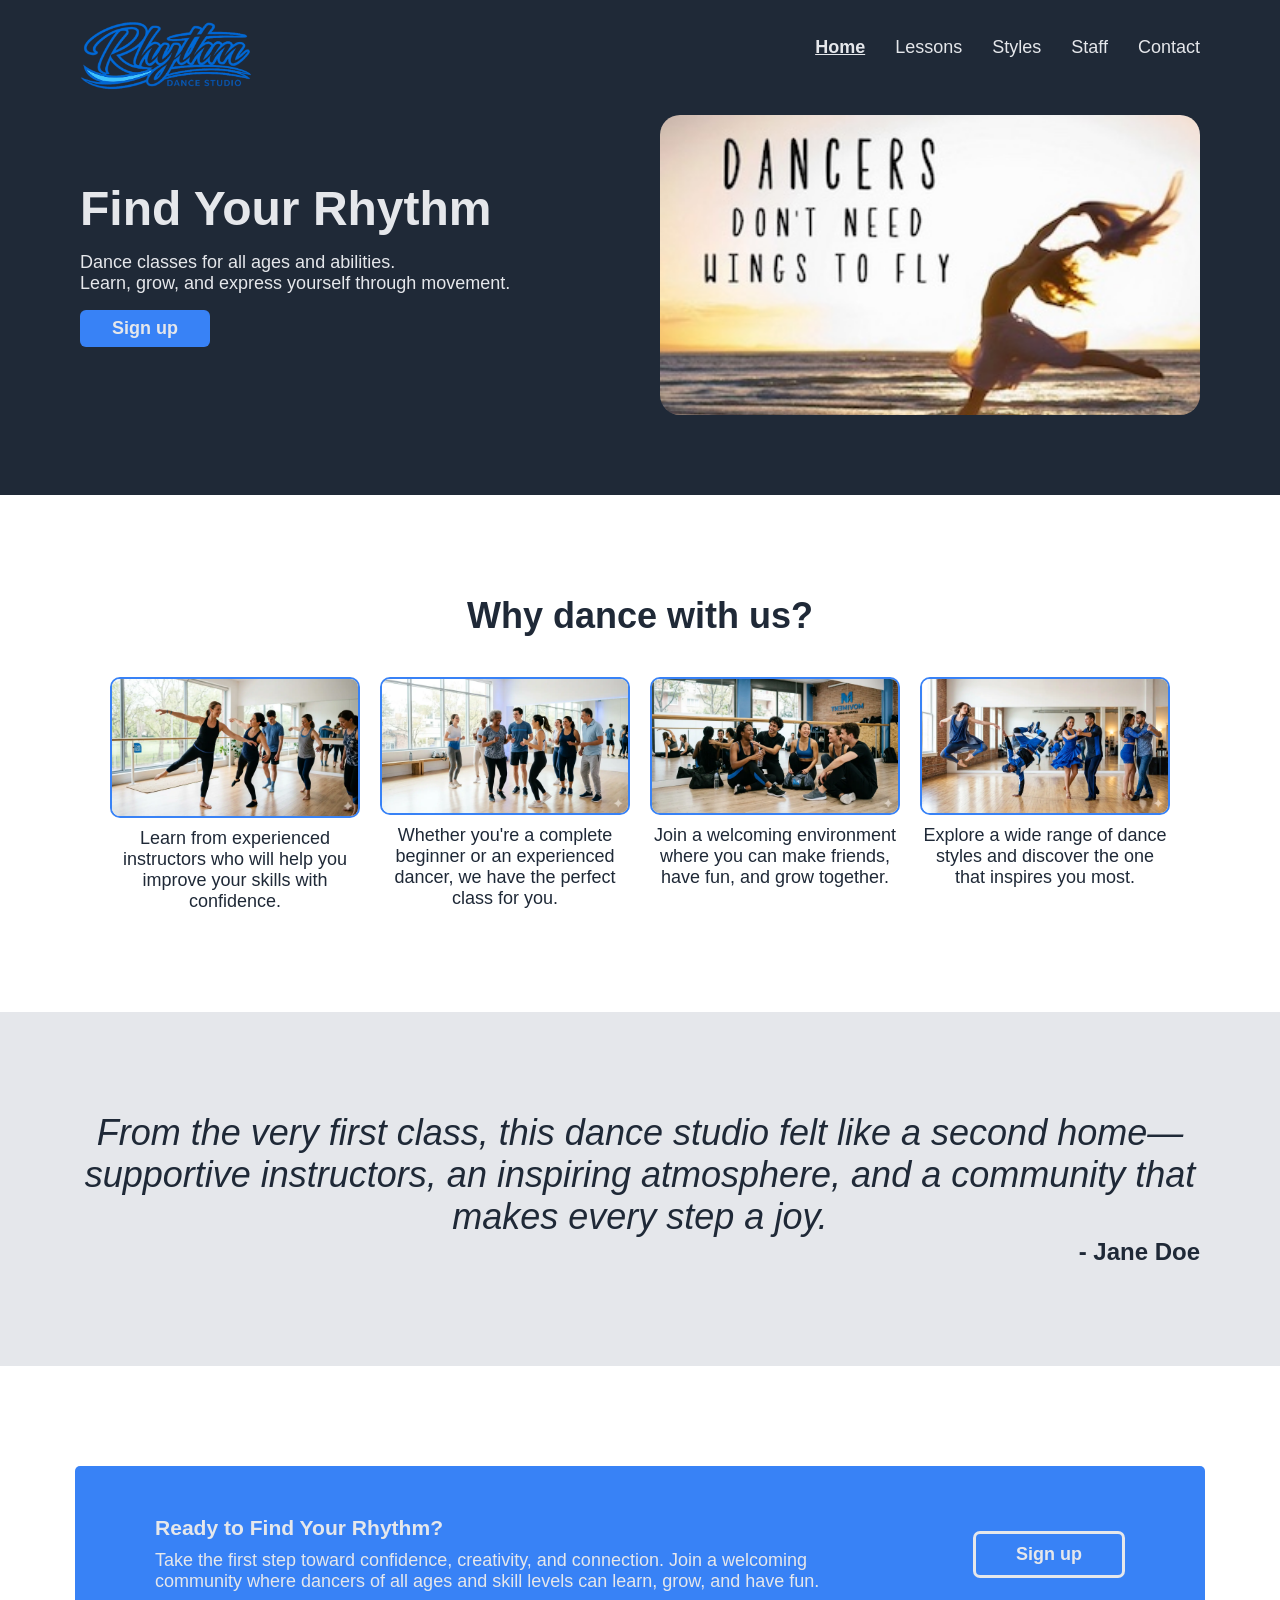
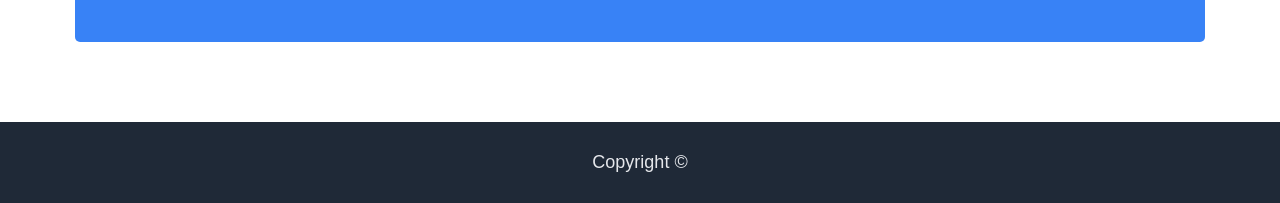
==== index.html @ 9b4e1372 "Improved Header and Small Changes for Responsive Layout I updated the header with the correct naviga" ====
<!doctype html>
<html lang="en">
  <head>
    <meta charset="UTF-8" />
    <meta name="viewport" content="width=device-width, initial-scale=1.0" />

    <link rel="stylesheet" href="css/reset.css" />
    <link rel="stylesheet" href="css/typography.css" />
    <link rel="stylesheet" href="css/style.css" />
    <link rel="stylesheet" href="css/layout.css" />

    <title>Rhythm Dance Studio</title>
  </head>

  <body class="content-width">
    <header>
      <nav class="header-navigation">
        <a href="./index.html">
          <img src="./images/logo.png" alt="Rhythm Dance Studio" class="logo" />
        </a>

        <div class="mobile-menu">
          <input type="checkbox" id="nav-toggle" class="nav-toggle" />

          <label for="nav-toggle" class="nav-toggle-label">
            <span></span>
            <span></span>
            <span></span>
          </label>

          <ul class="header-links">
            <li><a href="./index.html" class="active">Home</a></li>
            <li><a href="./pages/lessons.html">Lessons</a></li>
            <li><a href="./pages/styles.html">Styles</a></li>
            <li><a href="./pages/staff.html">Staff</a></li>
            <li><a href="./pages/contact.html">Contact</a></li>
          </ul>
        </div>
      </nav>
    </header>

    <main class="vertical-column sections-padding">
      <section class="hero-body">
        <div class="hero-body-content">
          <h1 class="hero-body-title">Find Your Rhythm</h1>

          <p class="hero-body-subtext">
            Dance classes for all ages and abilities.
            <br />
            Learn, grow, and express yourself through movement.
          </p>
          <a href="#" class="btn-primary">Sign up</a>
        </div>

        <picture class="hero-body-image">
          <img
            src="./images/dancer.jpeg"
            alt="Dancers do not need wings to fly"
          />
        </picture>
      </section>

      <section>
        <h2 class="section-title">Why dance with us?</h2>

        <ul class="feature-list">
          <li>
            <figure class="feature">
              <img
                src="./images/features/1.webp"
                alt="A teacher guiding students during a dance class."
              />

              <figcaption>
                Learn from experienced instructors who will help you improve
                your skills with confidence.
              </figcaption>
            </figure>
          </li>

          <li>
            <figure class="feature">
              <img
                src="./images/features/2.webp"
                alt="Students of different ages and abilities dancing together."
              />

              <figcaption>
                Whether you're a complete beginner or an experienced dancer, we
                have the perfect class for you.
              </figcaption>
            </figure>
          </li>

          <li>
            <figure class="feature">
              <img
                src="./images/features/3.webp"
                alt="Students laughing and interacting before or after class."
              />

              <figcaption>
                Join a welcoming environment where you can make friends, have
                fun, and grow together.
              </figcaption>
            </figure>
          </li>

          <li>
            <figure class="feature">
              <img
                src="./images/features/4.webp"
                alt="A showcase of different styles such as Salsa, Bachata, Hip-Hop, and Contemporary."
              />

              <figcaption>
                Explore a wide range of dance styles and discover the one that
                inspires you most.
              </figcaption>
            </figure>
          </li>
        </ul>
      </section>

      <section class="quote-section">
        <p class="text">
          <em
            >From the very first class, this dance studio felt like a second
            home—supportive instructors, an inspiring atmosphere, and a
            community that makes every step a joy.</em
          >
        </p>
        <p class="author"><strong>- Jane Doe</strong></p>
      </section>

      <section class="cta">
        <div class="cta__content">
          <h3 class="cta__title">Ready to Find Your Rhythm?</h3>

          <p class="cta__description">
            Take the first step toward confidence, creativity, and connection.
            Join a welcoming community where dancers of all ages and skill
            levels can learn, grow, and have fun.
          </p>
        </div>

        <button class="cta__button btn-primary">Sign up</button>
      </section>
    </main>

    <footer class="footer">
      <span class="footer__copyright">Copyright ©</span>
    </footer>
  </body>
</html>
---- css/typography.css ----
.section-title {
  font-size: var(--size-bigger);
  font-weight: extra-bold;
  text-align: center;

  margin-bottom: 4rem;

  color: var(--color-text);
}
---- css/style.css ----
.quote-section {
  background-color: var(--color-text-light);
  justify-content: center;
  padding: 100px;
}

.quote-section .text {
  font-size: var(--size-bigger);
  font-weight: 300;
  font-style: italic;

  color: var(--color-text);
  text-align: center;
}
.quote-section .author {
  font-size: var(--size-big);
  color: var(--color-text);
  text-align: right;
}

.hero-body {
  display: flex;
  justify-content: space-between;
  align-items: center;

  background-color: var(--color-text);

  width: 100%;

  gap: 4rem;
  padding: 2rem 0 8rem;

  @media (max-width: 820px) {
    flex-direction: column;
  }
}

.header-navigation {
  display: flex;
  justify-content: space-between;
  align-items: center;

  background-color: var(--color-text);
  padding-left: 8rem;
  padding-right: 8rem;
  position: relative;
}

.mobile-menu {
  position: relative;
}

.logo {
  height: 7rem;
  margin-top: 2rem;
}

.nav-toggle {
  display: none;
}

.nav-toggle-label {
  display: none;
  flex-direction: column;
  justify-content: center;
  gap: 0.4rem;

  cursor: pointer;

  @media (max-width: 680px) {
    display: flex;
  }
}

.nav-toggle-label span {
  display: block;
  width: 2.5rem;
  height: 0.3rem;

  background-color: var(--color-text-light);
  border-radius: 2px;
}

.header-links {
  display: flex;
  list-style: none;
  gap: 3rem;

  @media (max-width: 680px) {
    display: none;
    flex-direction: column;
    align-items: flex-end;

    position: absolute;
    top: calc(100% + 1rem);
    right: 0;

    background-color: var(--color-text);

    padding: 1.5rem 2rem;
    border-radius: 0.5rem;

    gap: 1rem;

    z-index: 10;

    .nav-toggle-label {
      display: flex;
    }
  }
}

.nav-toggle:checked ~ .header-links {
  display: flex;
}

@media (max-width: 680px) {
  .header-navigation {
    padding-left: 2rem;
    padding-right: 2rem;
  }

  .logo {
    height: 5rem;
  }
}

.header-links a {
  color: var(--color-text-light);
  text-decoration: none;
  font-size: var(--size-normal);
}

.header-links a.active {
  font-weight: bold;
  text-decoration: underline;
}

.header-links a:hover {
  text-decoration: underline;
}

.hero-body-content {
  flex: 1;

  display: flex;
  flex-direction: column;
  align-items: flex-start;

  gap: 1.6rem;
}

.hero-body-title {
  font-size: var(--size-hero);
  font-weight: extra-bold;
  color: var(--color-text-light);
  line-height: 1.1;
}

.hero-body-subtext {
  font-size: var(--size-normal);
  color: #e5e7eb;
}

.btn-primary {
  display: inline-block;
  background-color: var(--color-primary);
  color: var(--color-text-light);
  padding: 0.8rem 3.2rem;
  border-radius: 6px;
  text-decoration: none;
  font-size: var(--size-normal);
  font-weight: 700;
  transition: all 0.3s ease;
}

.btn-primary:hover {
  background-color: var(--color-text-light);
  color: var(--color-primary);
}

.hero-body-image {
  flex: 1;
  max-height: 30rem;
  overflow: hidden;
  border-radius: 20px;
}

.hero-body-image img {
  width: 100%;
  height: 100%;
  object-fit: cover;
}

.feature {
  min-width: 21rem;
  max-width: 25rem;

  @media (max-width: 1222px) {
    max-width: 30rem;
  }

  @media (max-width: 705px) {
    max-width: 40rem;
  }
}
.feature img {
  width: 100%;

  object-fit: cover;

  border: 2px solid var(--color-primary);
  border-radius: 10px;
}
.feature figcaption {
  font-size: var(--size-normal);
  text-align: center;
  margin-top: 0.5rem;
}

.feature-list {
  display: flex;
  justify-content: center;
  flex-wrap: wrap;

  width: 100%;

  gap: 2rem;

  list-style: none;
}

.cta {
  display: flex;
  justify-content: center;
  align-items: center;

  gap: 10rem;

  background-color: var(--color-primary);
  border-radius: 0.5rem;
  color: var(--color-text-light);

  padding: 5rem 10rem;

  font-size: var(--size-normal);

  @media (max-width: 700px) {
    flex-direction: column;
    gap: 4rem;
  }
}

.cta__content {
  display: flex;
  flex-direction: column;

  gap: 1rem;
}

.cta__button {
  flex-shrink: 0;

  display: flex;
  justify-content: center;
  align-items: center;

  padding: 1rem 4rem;
  color: var(--color-text-light);
  background-color: var(--color-primary);
  font-size: var(--size-normal);
  font-weight: 700;
  border: 0.3rem solid var(--color-text-light);
  border-radius: 0.7rem;
  cursor: pointer;
}

.footer {
  text-align: center;
  background-color: var(--color-text);

  padding: 3rem 0;
  color: var(--color-text-light);
}

.contact-icon {
  display: inline-block;
  width: 6rem;
  height: 6rem;

  transform: scale(1.8);

  background-color: var(--color-primary);

  -webkit-mask-size: contain;
  mask-size: contain;
}
.contact-icon__location {
  -webkit-mask: url('../images/icons/map-pin.svg') no-repeat center;
  mask: url('../images/icons/map-pin.svg') no-repeat center;
}
.contact-icon__phone {
  -webkit-mask: url('../images/icons/phone.svg') no-repeat center;
  mask: url('../images/icons/phone.svg') no-repeat center;
}
.contact-icon__email {
  -webkit-mask: url('../images/icons/mail.svg') no-repeat center;
  mask: url('../images/icons/mail.svg') no-repeat center;
}

.contact-card {
  display: flex;
  flex-direction: column;
  align-items: center;
  justify-content: center;

  min-width: 30rem;
  flex: 1;

  gap: 1rem;

  padding: 0.5rem 2rem 2.5rem;

  border: 1px solid var(--color-text-light);
  border-radius: 10px;

  text-align: center;
}
.contact-card__title {
  font-size: var(--size-big);
  font-weight: 700;
}
.contact-card__text {
  font-size: var(--size-normal);
  font-style: italic;
}

.contact-cards {
  display: flex;
  justify-content: center;
  flex-wrap: wrap;

  gap: 2rem;

  list-style: none;
}

.contact-form-section {
  gap: 3rem;

  background-color: var(--color-text-light);

  padding-top: 6rem;
  padding-bottom: 6rem;
}
.contact-form-section picture {
  border: 1px solid var(--color-text);
  border-radius: 10px;
  overflow: hidden;
}

.contact-form {
  display: flex;
  flex-direction: column;
  gap: 2rem;

  padding: 2rem 3rem;

  border: 1px solid var(--color-primary);
  border-radius: 10px;
}
.contact-form .row-elements-equal-size {
  gap: 1rem;
}
.contact-form__message-wrapper {
  flex: 1;
}
.contact-form__message {
  height: 100%;
}
.contact-form .input-with-label {
  @media (max-width: 820px) {
    flex: 1;
    width: 100%;
  }
}

.input-with-label {
  display: flex;
  flex-direction: column;

  gap: 0.5rem;
}
---- css/layout.css ----
.content-width {
  /*max-width: 140rem;*/
  margin: 0 auto;
}

.vertical-column {
  display: flex;
  flex-direction: column;

  align-items: center;

  gap: 10rem;
}
.vertical-column.contact-page {
  gap: 3rem;
}

.sections-padding > section {
  padding-left: 8rem;
  padding-right: 8rem;
}
.sections-padding > section:not(.cta) {
  width: 100%;
}
.sections-padding > .cta {
  width: calc(100% - 15rem);
}
@media (max-width: 700px) {
  .sections-padding > .cta {
    width: 100%;
  }
}
.sections-padding + footer {
  margin-top: 8rem;
}
.sections-padding.contact-page + footer {
  margin-top: 3rem;
}

.row-elements-equal-size {
  display: flex;
}
.row-elements-equal-size > * {
  max-width: 50%;
}
.row-elements-equal-size img {
  width: 100%;
  height: 100%;
  object-fit: cover;
}
.row-elements-equal-size.contact-form-section {
  @media (max-width: 820px) {
    flex-direction: column;
    align-items: center;
  }
}
.row-elements-equal-size.contact-form-section > * {
  @media (max-width: 820px) {
    flex-direction: column;
    align-items: center;

    max-width: 100%;
  }
}
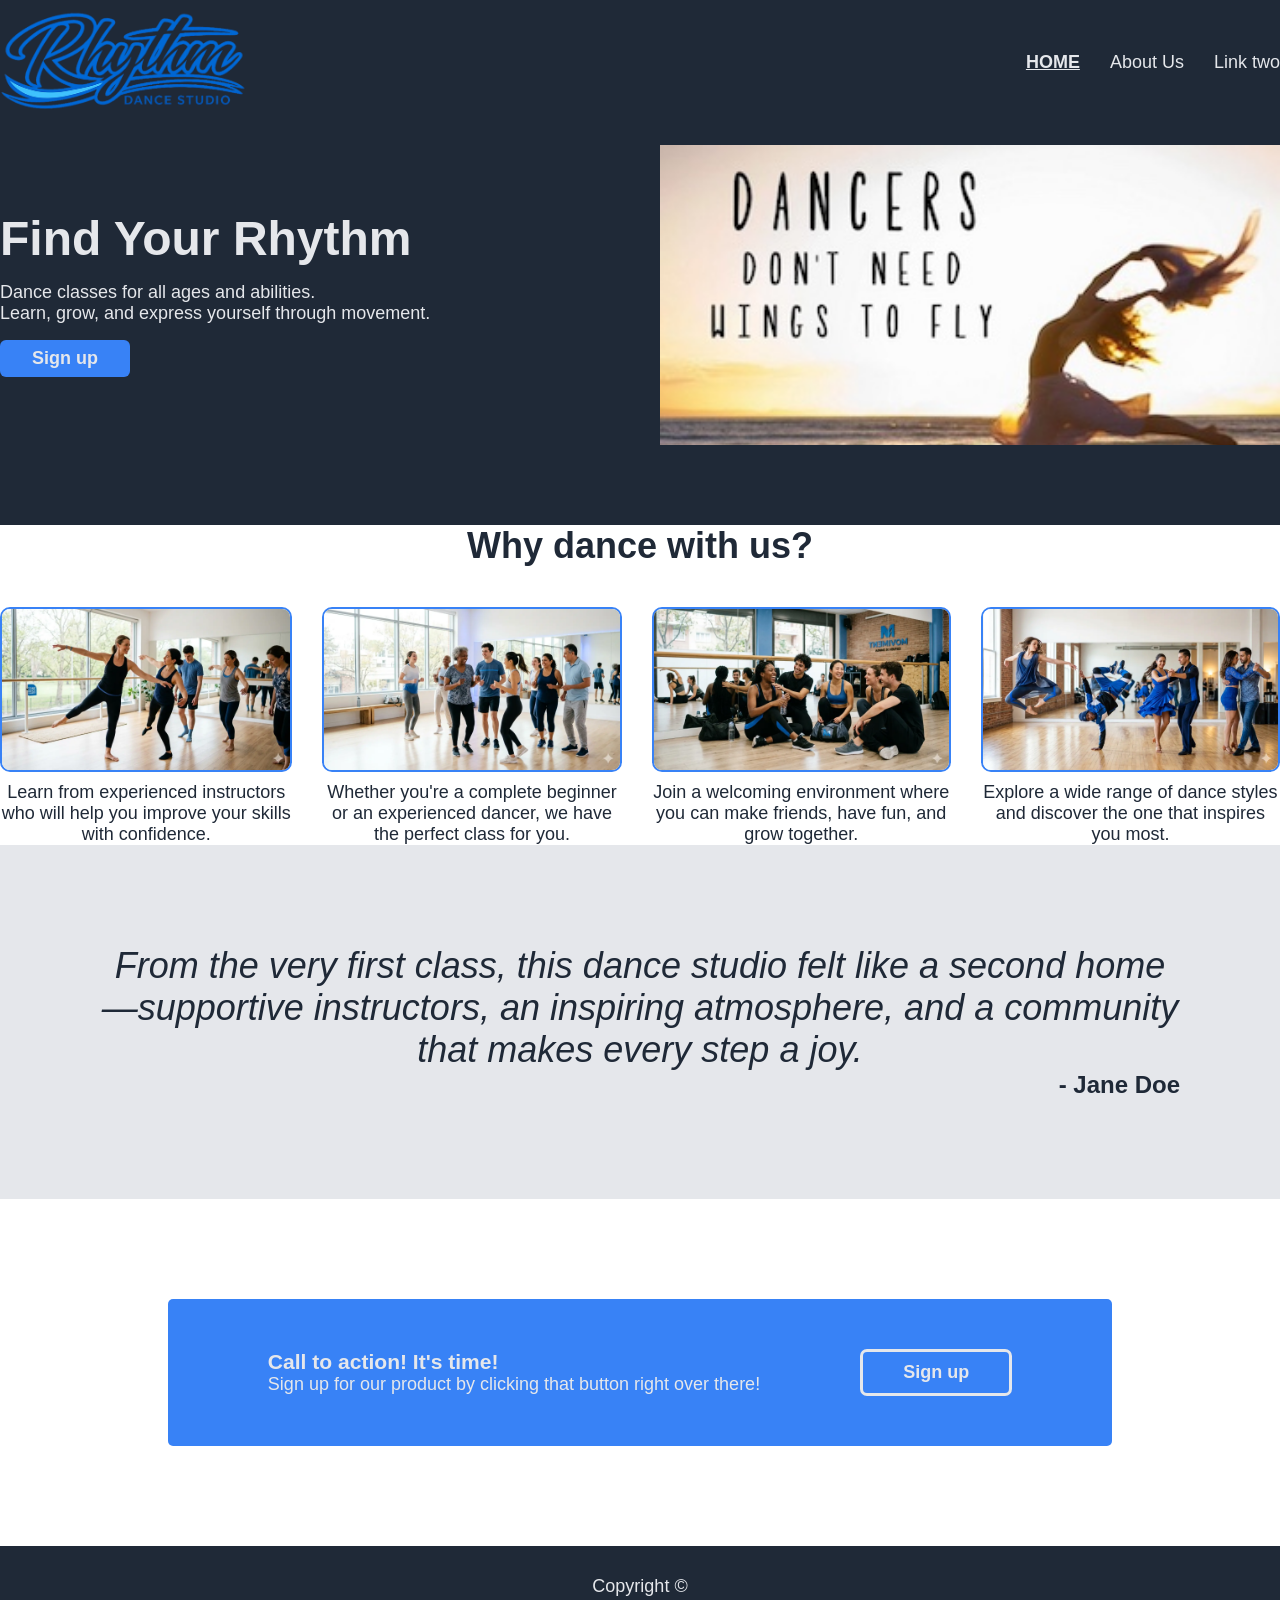
==== commit e25ffa1c: "Added About Us Page Important Notes: 1 - Need to see how the page looks with style.css. 2 - Images f" ====
--- a/index.html
+++ b/index.html
@@ -1,155 +1,121 @@
 <!doctype html>
 <html lang="en">
-  <head>
-    <meta charset="UTF-8" />
-    <meta name="viewport" content="width=device-width, initial-scale=1.0" />
 
-    <link rel="stylesheet" href="css/reset.css" />
-    <link rel="stylesheet" href="css/typography.css" />
-    <link rel="stylesheet" href="css/style.css" />
-    <link rel="stylesheet" href="css/layout.css" />
+<head>
+  <meta charset="UTF-8" />
+  <meta name="viewport" content="width=device-width, initial-scale=1.0" />
+  <link rel="stylesheet" href="css/reset.css" />
+  <link rel="stylesheet" href="css/typography.css" />
+  <link rel="stylesheet" href="css/style.css" />
 
-    <title>Rhythm Dance Studio</title>
-  </head>
+  <title>Document</title>
+</head>
 
-  <body class="content-width">
-    <header>
-      <nav class="header-navigation">
-        <a href="./index.html">
-          <img src="./images/logo.png" alt="Rhythm Dance Studio" class="logo" />
-        </a>
+</html>
 
-        <div class="mobile-menu">
-          <input type="checkbox" id="nav-toggle" class="nav-toggle" />
+<body>
+  <header>
+    <nav class="header-navigation">
+      <a href="./index.html">
+        <img src="./images/logo.png" alt="Rhythm Dance Studio" class="logo">
+      </a>
+      <ul class="header-links">
+        <li><a href="./index.html" class="active">HOME</a></li>
+        <li><a href="./pages/aboutus.html">About Us</a></li>
+        <li><a href="#">Link two</a></li>
+      </ul>
+    </nav>
 
-          <label for="nav-toggle" class="nav-toggle-label">
-            <span></span>
-            <span></span>
-            <span></span>
-          </label>
+    <div class="header-body">
+      <div class="header-body-content">
+        <h1 class="header-body-title">Find Your Rhythm</h1>
+        <p class="header-body-subtext">
+          Dance classes for all ages and abilities.
+          <br>
+          Learn, grow, and express yourself through movement.
+        </p>
+        <a href="#" class="btn-primary">Sign up</a>
+      </div>
+      <div class="header-body-image">
+        <img src="./images/dancer.jpeg" alt="Dancers do not need winks to fly">
+      </div>
+    </div>
+  </header>
 
-          <ul class="header-links">
-            <li><a href="./index.html" class="active">Home</a></li>
-            <li><a href="./pages/lessons.html">Lessons</a></li>
-            <li><a href="./pages/styles.html">Styles</a></li>
-            <li><a href="./pages/staff.html">Staff</a></li>
-            <li><a href="./pages/contact.html">Contact</a></li>
-          </ul>
-        </div>
-      </nav>
-    </header>
+  <section>
+    <h2 class="section-title">Why dance with us?</h2>
 
-    <main class="vertical-column sections-padding">
-      <section class="hero-body">
-        <div class="hero-body-content">
-          <h1 class="hero-body-title">Find Your Rhythm</h1>
+    <ul class="feature-list">
+      <li>
+        <figure class="feature">
+          <img src="./images/features/1.webp" alt="A teacher guiding students during a dance class." />
 
-          <p class="hero-body-subtext">
-            Dance classes for all ages and abilities.
-            <br />
-            Learn, grow, and express yourself through movement.
-          </p>
-          <a href="#" class="btn-primary">Sign up</a>
-        </div>
+          <figcaption>
+            Learn from experienced instructors who will help you improve your
+            skills with confidence.
+          </figcaption>
+        </figure>
+      </li>
 
-        <picture class="hero-body-image">
-          <img
-            src="./images/dancer.jpeg"
-            alt="Dancers do not need wings to fly"
-          />
-        </picture>
-      </section>
+      <li>
+        <figure class="feature">
+          <img src="./images/features/2.webp" alt="Students of different ages and abilities dancing together." />
 
-      <section>
-        <h2 class="section-title">Why dance with us?</h2>
+          <figcaption>
+            Whether you're a complete beginner or an experienced dancer, we
+            have the perfect class for you.
+          </figcaption>
+        </figure>
+      </li>
 
-        <ul class="feature-list">
-          <li>
-            <figure class="feature">
-              <img
-                src="./images/features/1.webp"
-                alt="A teacher guiding students during a dance class."
-              />
+      <li>
+        <figure class="feature">
+          <img src="./images/features/3.webp" alt="Students laughing and interacting before or after class." />
 
-              <figcaption>
-                Learn from experienced instructors who will help you improve
-                your skills with confidence.
-              </figcaption>
-            </figure>
-          </li>
+          <figcaption>
+            Join a welcoming environment where you can make friends, have fun,
+            and grow together.
+          </figcaption>
+        </figure>
+      </li>
 
-          <li>
-            <figure class="feature">
-              <img
-                src="./images/features/2.webp"
-                alt="Students of different ages and abilities dancing together."
-              />
+      <li>
+        <figure class="feature">
+          <img src="./images/features/4.webp"
+            alt="A showcase of different styles such as Salsa, Bachata, Hip-Hop, and Contemporary." />
 
-              <figcaption>
-                Whether you're a complete beginner or an experienced dancer, we
-                have the perfect class for you.
-              </figcaption>
-            </figure>
-          </li>
+          <figcaption>
+            Explore a wide range of dance styles and discover the one that
+            inspires you most.
+          </figcaption>
+        </figure>
+      </li>
+    </ul>
+  </section>
 
-          <li>
-            <figure class="feature">
-              <img
-                src="./images/features/3.webp"
-                alt="Students laughing and interacting before or after class."
-              />
+  <section class="quote-section">
+    <p class="text"><em>From the very first class, this dance studio felt like a second home—supportive
+        instructors, an
+        inspiring atmosphere, and a community that makes every step a joy.</em>
+    </p>
+    <p class="author"><strong>- Jane Doe</strong></p>
+  </section>
 
-              <figcaption>
-                Join a welcoming environment where you can make friends, have
-                fun, and grow together.
-              </figcaption>
-            </figure>
-          </li>
+  <section class="cta">
+    <div class="cta__content">
+      <h3 class="cta__title">Call to action! It's time!</h3>
+      <p class="cta__description">
+        Sign up for our product by clicking that button right over there!
+      </p>
+    </div>
+    <div class="cta__button-container">
+      <button class="cta__button">Sign up</button>
+    </div>
+  </section>
 
-          <li>
-            <figure class="feature">
-              <img
-                src="./images/features/4.webp"
-                alt="A showcase of different styles such as Salsa, Bachata, Hip-Hop, and Contemporary."
-              />
+  <footer class="footer">
+    <span class="footer__copyright">Copyright ©</span>
+  </footer>
+</body>
 
-              <figcaption>
-                Explore a wide range of dance styles and discover the one that
-                inspires you most.
-              </figcaption>
-            </figure>
-          </li>
-        </ul>
-      </section>
-
-      <section class="quote-section">
-        <p class="text">
-          <em
-            >From the very first class, this dance studio felt like a second
-            home—supportive instructors, an inspiring atmosphere, and a
-            community that makes every step a joy.</em
-          >
-        </p>
-        <p class="author"><strong>- Jane Doe</strong></p>
-      </section>
-
-      <section class="cta">
-        <div class="cta__content">
-          <h3 class="cta__title">Ready to Find Your Rhythm?</h3>
-
-          <p class="cta__description">
-            Take the first step toward confidence, creativity, and connection.
-            Join a welcoming community where dancers of all ages and skill
-            levels can learn, grow, and have fun.
-          </p>
-        </div>
-
-        <button class="cta__button btn-primary">Sign up</button>
-      </section>
-    </main>
-
-    <footer class="footer">
-      <span class="footer__copyright">Copyright ©</span>
-    </footer>
-  </body>
-</html>
+</html>
--- a/css/style.css
+++ b/css/style.css
@@ -1,128 +1,41 @@
-.quote-section {
-  background-color: var(--color-text-light);
-  justify-content: center;
-  padding: 100px;
-}
-
-.quote-section .text {
-  font-size: var(--size-bigger);
-  font-weight: 300;
-  font-style: italic;
-
-  color: var(--color-text);
-  text-align: center;
-}
-.quote-section .author {
-  font-size: var(--size-big);
-  color: var(--color-text);
-  text-align: right;
-}
-
-.hero-body {
+.quote-section{
+    background-color: var(--color-text-light);
+    justify-content:center;
+    padding: 10rem;
+}
+
+.quote-section .text{
+    font-size: var(--size-bigger);
+    font-weight: light;
+    color: var(--color-text);
+    text-align: center;
+}
+.quote-section .author{
+    font-size: var(--size-big);
+    color: var(--color-text);
+    text-align: right;
+}
+header {
+  background-color: var(--color-text);
+  padding: 0 0rem;
+}
+
+.header-navigation {
   display: flex;
   justify-content: space-between;
   align-items: center;
-
-  background-color: var(--color-text);
-
-  width: 100%;
-
-  gap: 4rem;
-  padding: 2rem 0 8rem;
-
-  @media (max-width: 820px) {
-    flex-direction: column;
-  }
-}
-
-.header-navigation {
-  display: flex;
-  justify-content: space-between;
-  align-items: center;
-
-  background-color: var(--color-text);
-  padding-left: 8rem;
-  padding-right: 8rem;
-  position: relative;
-}
-
-.mobile-menu {
-  position: relative;
 }
 
 .logo {
-  height: 7rem;
-  margin-top: 2rem;
-}
-
-.nav-toggle {
-  display: none;
-}
-
-.nav-toggle-label {
-  display: none;
-  flex-direction: column;
-  justify-content: center;
-  gap: 0.4rem;
-
-  cursor: pointer;
-
-  @media (max-width: 680px) {
-    display: flex;
-  }
-}
-
-.nav-toggle-label span {
-  display: block;
-  width: 2.5rem;
-  height: 0.3rem;
-
-  background-color: var(--color-text-light);
-  border-radius: 2px;
+  height: 10rem;
+  margin-top: 1rem;
+  margin-bottom: 1rem;
 }
 
 .header-links {
   display: flex;
   list-style: none;
   gap: 3rem;
-
-  @media (max-width: 680px) {
-    display: none;
-    flex-direction: column;
-    align-items: flex-end;
-
-    position: absolute;
-    top: calc(100% + 1rem);
-    right: 0;
-
-    background-color: var(--color-text);
-
-    padding: 1.5rem 2rem;
-    border-radius: 0.5rem;
-
-    gap: 1rem;
-
-    z-index: 10;
-
-    .nav-toggle-label {
-      display: flex;
-    }
-  }
-}
-
-.nav-toggle:checked ~ .header-links {
-  display: flex;
-}
-
-@media (max-width: 680px) {
-  .header-navigation {
-    padding-left: 2rem;
-    padding-right: 2rem;
-  }
-
-  .logo {
-    height: 5rem;
-  }
 }
 
 .header-links a {
@@ -137,27 +50,33 @@
 }
 
 .header-links a:hover {
-  text-decoration: underline;
-}
-
-.hero-body-content {
+  font-weight: bold;
+}
+
+.header-body {
+  display: flex;
+  justify-content: space-between;
+  align-items: center;
+  gap: 4rem;
+  padding: 2rem 0 8rem;
+}
+
+.header-body-content {
   flex: 1;
-
   display: flex;
   flex-direction: column;
   align-items: flex-start;
-
   gap: 1.6rem;
 }
 
-.hero-body-title {
+.header-body-title {
   font-size: var(--size-hero);
   font-weight: extra-bold;
   color: var(--color-text-light);
   line-height: 1.1;
 }
 
-.hero-body-subtext {
+.header-body-subtext {
   font-size: var(--size-normal);
   color: #e5e7eb;
 }
@@ -179,30 +98,23 @@
   color: var(--color-primary);
 }
 
-.hero-body-image {
+.header-body-image {
   flex: 1;
-  max-height: 30rem;
+  max-height: 300px;
   overflow: hidden;
-  border-radius: 20px;
-}
-
-.hero-body-image img {
+  border-radius: none;
+}
+
+.header-body-image img {
   width: 100%;
   height: 100%;
   object-fit: cover;
 }
 
 .feature {
-  min-width: 21rem;
-  max-width: 25rem;
-
-  @media (max-width: 1222px) {
-    max-width: 30rem;
-  }
-
-  @media (max-width: 705px) {
-    max-width: 40rem;
-  }
+  min-width: 19rem;
+
+  overflow: hidden;
 }
 .feature img {
   width: 100%;
@@ -220,47 +132,35 @@
 
 .feature-list {
   display: flex;
-  justify-content: center;
-  flex-wrap: wrap;
-
-  width: 100%;
-
-  gap: 2rem;
-
   list-style: none;
-}
-
+  gap: 3rem;
+  justify-content: space-around;
+}
+/* -------------------------------cta - footer----------------------------------- */
 .cta {
   display: flex;
-  justify-content: center;
-  align-items: center;
-
-  gap: 10rem;
+  justify-content: space-between;
+  align-items: center;
 
   background-color: var(--color-primary);
   border-radius: 0.5rem;
   color: var(--color-text-light);
 
+  width: fit-content;
   padding: 5rem 10rem;
-
-  font-size: var(--size-normal);
-
-  @media (max-width: 700px) {
-    flex-direction: column;
-    gap: 4rem;
-  }
-}
-
-.cta__content {
-  display: flex;
-  flex-direction: column;
-
-  gap: 1rem;
-}
-
+  margin: 10rem auto 10rem auto;
+  font-size: var(--size-normal);
+}
+
+.cta__button-container {
+  display: flex;
+  justify-content: center;
+  align-items: center;
+
+  gap: 2rem;
+  margin-left: 10rem;
+}
 .cta__button {
-  flex-shrink: 0;
-
   display: flex;
   justify-content: center;
   align-items: center;
@@ -283,111 +183,52 @@
   color: var(--color-text-light);
 }
 
-.contact-icon {
-  display: inline-block;
-  width: 6rem;
-  height: 6rem;
-
-  transform: scale(1.8);
-
-  background-color: var(--color-primary);
-
-  -webkit-mask-size: contain;
-  mask-size: contain;
-}
-.contact-icon__location {
-  -webkit-mask: url('../images/icons/map-pin.svg') no-repeat center;
-  mask: url('../images/icons/map-pin.svg') no-repeat center;
-}
-.contact-icon__phone {
-  -webkit-mask: url('../images/icons/phone.svg') no-repeat center;
-  mask: url('../images/icons/phone.svg') no-repeat center;
-}
-.contact-icon__email {
-  -webkit-mask: url('../images/icons/mail.svg') no-repeat center;
-  mask: url('../images/icons/mail.svg') no-repeat center;
-}
-
-.contact-card {
+.bio-list {
+  list-style: none;
   display: flex;
   flex-direction: column;
-  align-items: center;
+  gap: 5rem;
+  padding: 2rem;
+}
+
+.bio-item {
+  display: flex;
+  flex-direction: row;
+  align-items: flex-start;
+  gap: 4rem;
+}
+
+.bio{
+  text-align: justify;
+  font-size: var(--size-normal);
+}
+
+.bio-header{
+  display: flex;
+  flex-direction: column;
+  align-items: flex-start;
+}
+
+.bio-text {
+
   justify-content: center;
-
-  min-width: 30rem;
-  flex: 1;
-
-  gap: 1rem;
-
-  padding: 0.5rem 2rem 2.5rem;
-
-  border: 1px solid var(--color-text-light);
-  border-radius: 10px;
-
-  text-align: center;
-}
-.contact-card__title {
-  font-size: var(--size-big);
-  font-weight: 700;
-}
-.contact-card__text {
-  font-size: var(--size-normal);
-  font-style: italic;
-}
-
-.contact-cards {
-  display: flex;
-  justify-content: center;
-  flex-wrap: wrap;
-
-  gap: 2rem;
-
-  list-style: none;
-}
-
-.contact-form-section {
-  gap: 3rem;
-
-  background-color: var(--color-text-light);
-
-  padding-top: 6rem;
-  padding-bottom: 6rem;
-}
-.contact-form-section picture {
-  border: 1px solid var(--color-text);
-  border-radius: 10px;
-  overflow: hidden;
-}
-
-.contact-form {
-  display: flex;
-  flex-direction: column;
-  gap: 2rem;
-
-  padding: 2rem 3rem;
-
-  border: 1px solid var(--color-primary);
-  border-radius: 10px;
-}
-.contact-form .row-elements-equal-size {
-  gap: 1rem;
-}
-.contact-form__message-wrapper {
-  flex: 1;
-}
-.contact-form__message {
-  height: 100%;
-}
-.contact-form .input-with-label {
-  @media (max-width: 820px) {
-    flex: 1;
-    width: 100%;
-  }
-}
-
-.input-with-label {
-  display: flex;
-  flex-direction: column;
-
-  gap: 0.5rem;
-}
+  align-items: center;
+  padding: 2rem;
+}
+
+.name{
+  text-align: center;
+}
+
+.role{
+  text-align: center;
+}
+
+.bio-picture {
+  width: 15rem;
+  height: 17.5rem;
+  border-radius: 2rem;
+  border: 2px solid var(--color-primary);
+}
+
+
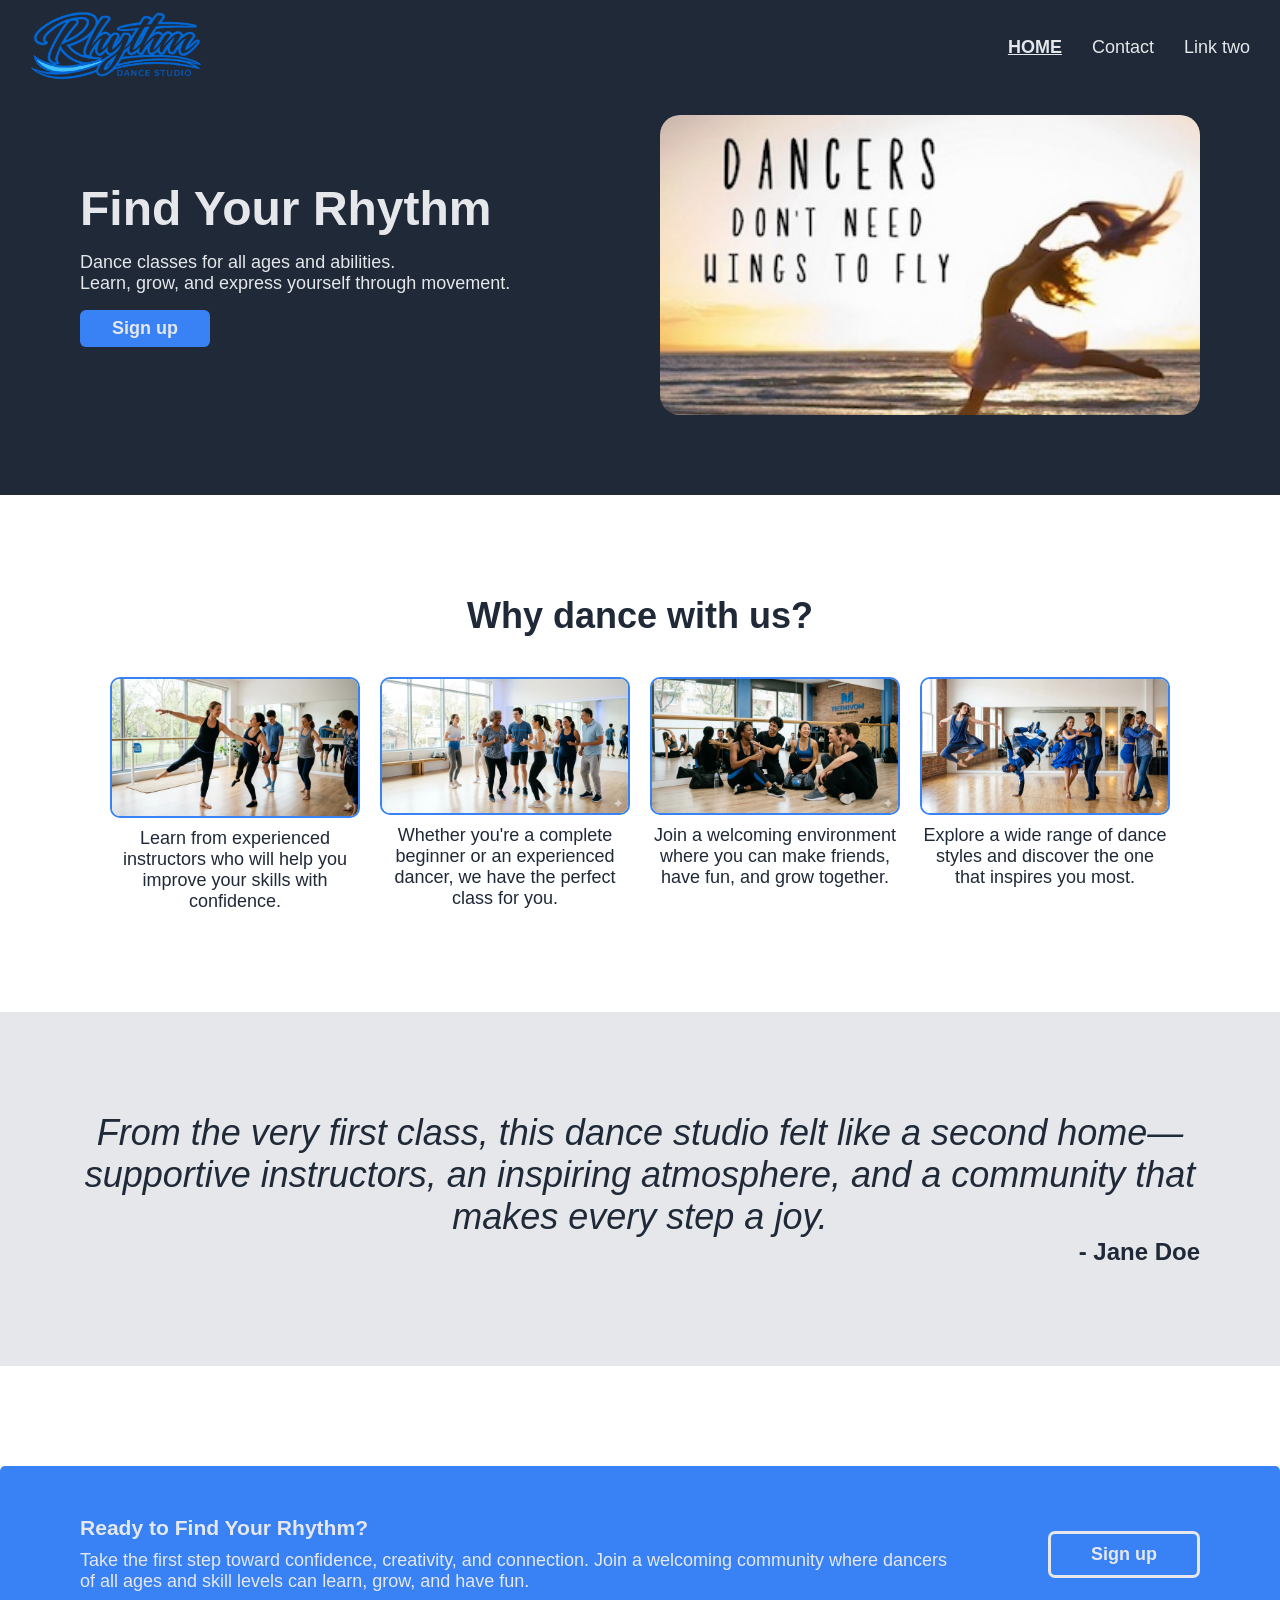
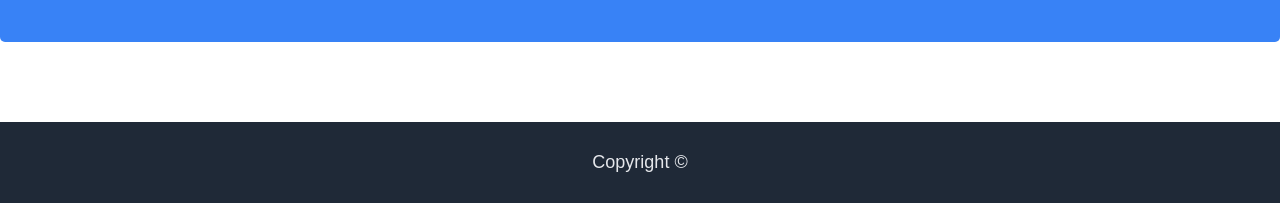
==== commit 494db336: "Merge branch 'master' into AboutUsPage" ====
--- a/index.html
+++ b/index.html
@@ -1,121 +1,143 @@
 <!doctype html>
 <html lang="en">
+  <head>
+    <meta charset="UTF-8" />
+    <meta name="viewport" content="width=device-width, initial-scale=1.0" />
 
-<head>
-  <meta charset="UTF-8" />
-  <meta name="viewport" content="width=device-width, initial-scale=1.0" />
-  <link rel="stylesheet" href="css/reset.css" />
-  <link rel="stylesheet" href="css/typography.css" />
-  <link rel="stylesheet" href="css/style.css" />
+    <link rel="stylesheet" href="css/reset.css" />
+    <link rel="stylesheet" href="css/typography.css" />
+    <link rel="stylesheet" href="css/style.css" />
+    <link rel="stylesheet" href="css/layout.css" />
 
-  <title>Document</title>
-</head>
+    <title>Rhythm Dance Studio</title>
+  </head>
 
+  <body class="content-width">
+    <header>
+      <nav class="header-navigation">
+        <a href="./index.html">
+          <img src="./images/logo.png" alt="Rhythm Dance Studio" class="logo" />
+        </a>
+
+        <ul class="header-links">
+          <li><a href="./index.html" class="active">HOME</a></li>
+          <li><a href="./pages/contact.html">Contact</a></li>
+          <li><a href="#">Link two</a></li>
+        </ul>
+      </nav>
+    </header>
+
+    <main class="vertical-column sections-padding">
+      <section class="hero-body">
+        <div class="hero-body-content">
+          <h1 class="hero-body-title">Find Your Rhythm</h1>
+
+          <p class="hero-body-subtext">
+            Dance classes for all ages and abilities.
+            <br />
+            Learn, grow, and express yourself through movement.
+          </p>
+          <a href="#" class="btn-primary">Sign up</a>
+        </div>
+
+        <picture class="hero-body-image">
+          <img
+            src="./images/dancer.jpeg"
+            alt="Dancers do not need wings to fly"
+          />
+        </picture>
+      </section>
+
+      <section>
+        <h2 class="section-title">Why dance with us?</h2>
+
+        <ul class="feature-list">
+          <li>
+            <figure class="feature">
+              <img
+                src="./images/features/1.webp"
+                alt="A teacher guiding students during a dance class."
+              />
+
+              <figcaption>
+                Learn from experienced instructors who will help you improve
+                your skills with confidence.
+              </figcaption>
+            </figure>
+          </li>
+
+          <li>
+            <figure class="feature">
+              <img
+                src="./images/features/2.webp"
+                alt="Students of different ages and abilities dancing together."
+              />
+
+              <figcaption>
+                Whether you're a complete beginner or an experienced dancer, we
+                have the perfect class for you.
+              </figcaption>
+            </figure>
+          </li>
+
+          <li>
+            <figure class="feature">
+              <img
+                src="./images/features/3.webp"
+                alt="Students laughing and interacting before or after class."
+              />
+
+              <figcaption>
+                Join a welcoming environment where you can make friends, have
+                fun, and grow together.
+              </figcaption>
+            </figure>
+          </li>
+
+          <li>
+            <figure class="feature">
+              <img
+                src="./images/features/4.webp"
+                alt="A showcase of different styles such as Salsa, Bachata, Hip-Hop, and Contemporary."
+              />
+
+              <figcaption>
+                Explore a wide range of dance styles and discover the one that
+                inspires you most.
+              </figcaption>
+            </figure>
+          </li>
+        </ul>
+      </section>
+
+      <section class="quote-section">
+        <p class="text">
+          <em
+            >From the very first class, this dance studio felt like a second
+            home—supportive instructors, an inspiring atmosphere, and a
+            community that makes every step a joy.</em
+          >
+        </p>
+        <p class="author"><strong>- Jane Doe</strong></p>
+      </section>
+
+      <section class="cta">
+        <div class="cta__content">
+          <h3 class="cta__title">Ready to Find Your Rhythm?</h3>
+
+          <p class="cta__description">
+            Take the first step toward confidence, creativity, and connection.
+            Join a welcoming community where dancers of all ages and skill
+            levels can learn, grow, and have fun.
+          </p>
+        </div>
+
+        <button class="cta__button">Sign up</button>
+      </section>
+    </main>
+
+    <footer class="footer">
+      <span class="footer__copyright">Copyright ©</span>
+    </footer>
+  </body>
 </html>
-
-<body>
-  <header>
-    <nav class="header-navigation">
-      <a href="./index.html">
-        <img src="./images/logo.png" alt="Rhythm Dance Studio" class="logo">
-      </a>
-      <ul class="header-links">
-        <li><a href="./index.html" class="active">HOME</a></li>
-        <li><a href="./pages/aboutus.html">About Us</a></li>
-        <li><a href="#">Link two</a></li>
-      </ul>
-    </nav>
-
-    <div class="header-body">
-      <div class="header-body-content">
-        <h1 class="header-body-title">Find Your Rhythm</h1>
-        <p class="header-body-subtext">
-          Dance classes for all ages and abilities.
-          <br>
-          Learn, grow, and express yourself through movement.
-        </p>
-        <a href="#" class="btn-primary">Sign up</a>
-      </div>
-      <div class="header-body-image">
-        <img src="./images/dancer.jpeg" alt="Dancers do not need winks to fly">
-      </div>
-    </div>
-  </header>
-
-  <section>
-    <h2 class="section-title">Why dance with us?</h2>
-
-    <ul class="feature-list">
-      <li>
-        <figure class="feature">
-          <img src="./images/features/1.webp" alt="A teacher guiding students during a dance class." />
-
-          <figcaption>
-            Learn from experienced instructors who will help you improve your
-            skills with confidence.
-          </figcaption>
-        </figure>
-      </li>
-
-      <li>
-        <figure class="feature">
-          <img src="./images/features/2.webp" alt="Students of different ages and abilities dancing together." />
-
-          <figcaption>
-            Whether you're a complete beginner or an experienced dancer, we
-            have the perfect class for you.
-          </figcaption>
-        </figure>
-      </li>
-
-      <li>
-        <figure class="feature">
-          <img src="./images/features/3.webp" alt="Students laughing and interacting before or after class." />
-
-          <figcaption>
-            Join a welcoming environment where you can make friends, have fun,
-            and grow together.
-          </figcaption>
-        </figure>
-      </li>
-
-      <li>
-        <figure class="feature">
-          <img src="./images/features/4.webp"
-            alt="A showcase of different styles such as Salsa, Bachata, Hip-Hop, and Contemporary." />
-
-          <figcaption>
-            Explore a wide range of dance styles and discover the one that
-            inspires you most.
-          </figcaption>
-        </figure>
-      </li>
-    </ul>
-  </section>
-
-  <section class="quote-section">
-    <p class="text"><em>From the very first class, this dance studio felt like a second home—supportive
-        instructors, an
-        inspiring atmosphere, and a community that makes every step a joy.</em>
-    </p>
-    <p class="author"><strong>- Jane Doe</strong></p>
-  </section>
-
-  <section class="cta">
-    <div class="cta__content">
-      <h3 class="cta__title">Call to action! It's time!</h3>
-      <p class="cta__description">
-        Sign up for our product by clicking that button right over there!
-      </p>
-    </div>
-    <div class="cta__button-container">
-      <button class="cta__button">Sign up</button>
-    </div>
-  </section>
-
-  <footer class="footer">
-    <span class="footer__copyright">Copyright ©</span>
-  </footer>
-</body>
-
-</html>
--- a/css/style.css
+++ b/css/style.css
@@ -4,32 +4,54 @@
     padding: 10rem;
 }
 
-.quote-section .text{
-    font-size: var(--size-bigger);
-    font-weight: light;
-    color: var(--color-text);
-    text-align: center;
-}
-.quote-section .author{
-    font-size: var(--size-big);
-    color: var(--color-text);
-    text-align: right;
-}
-header {
+.quote-section .text {
+  font-size: var(--size-bigger);
+  font-weight: 300;
+  font-style: italic;
+
+  color: var(--color-text);
+  text-align: center;
+}
+.quote-section .author {
+  font-size: var(--size-big);
+  color: var(--color-text);
+  text-align: right;
+}
+
+.hero-body {
+  display: flex;
+  justify-content: space-between;
+  align-items: center;
+
   background-color: var(--color-text);
-  padding: 0 0rem;
+
+  width: 100%;
+
+  gap: 4rem;
+  padding: 2rem 0 8rem;
+
+  @media (max-width: 820px) {
+    flex-direction: column;
+  }
 }
 
 .header-navigation {
   display: flex;
   justify-content: space-between;
   align-items: center;
+
+  background-color: var(--color-text);
+
+  padding: 1rem 3rem;
+
+  @media (max-width: 680px) {
+    flex-direction: column;
+    gap: 2rem;
+  }
 }
 
 .logo {
-  height: 10rem;
-  margin-top: 1rem;
-  margin-bottom: 1rem;
+  height: 7rem;
 }
 
 .header-links {
@@ -50,33 +72,27 @@
 }
 
 .header-links a:hover {
-  font-weight: bold;
-}
-
-.header-body {
-  display: flex;
-  justify-content: space-between;
-  align-items: center;
-  gap: 4rem;
-  padding: 2rem 0 8rem;
-}
-
-.header-body-content {
+  text-decoration: underline;
+}
+
+.hero-body-content {
   flex: 1;
+
   display: flex;
   flex-direction: column;
   align-items: flex-start;
+
   gap: 1.6rem;
 }
 
-.header-body-title {
+.hero-body-title {
   font-size: var(--size-hero);
   font-weight: extra-bold;
   color: var(--color-text-light);
   line-height: 1.1;
 }
 
-.header-body-subtext {
+.hero-body-subtext {
   font-size: var(--size-normal);
   color: #e5e7eb;
 }
@@ -98,23 +114,30 @@
   color: var(--color-primary);
 }
 
-.header-body-image {
+.hero-body-image {
   flex: 1;
-  max-height: 300px;
+  max-height: 30rem;
   overflow: hidden;
-  border-radius: none;
-}
-
-.header-body-image img {
+  border-radius: 20px;
+}
+
+.hero-body-image img {
   width: 100%;
   height: 100%;
   object-fit: cover;
 }
 
 .feature {
-  min-width: 19rem;
-
-  overflow: hidden;
+  min-width: 21rem;
+  max-width: 25rem;
+
+  @media (max-width: 1222px) {
+    max-width: 30rem;
+  }
+
+  @media (max-width: 705px) {
+    max-width: 40rem;
+  }
 }
 .feature img {
   width: 100%;
@@ -132,15 +155,22 @@
 
 .feature-list {
   display: flex;
+  justify-content: center;
+  flex-wrap: wrap;
+
+  width: 100%;
+
+  gap: 2rem;
+
   list-style: none;
-  gap: 3rem;
-  justify-content: space-around;
-}
-/* -------------------------------cta - footer----------------------------------- */
+}
+
 .cta {
   display: flex;
-  justify-content: space-between;
-  align-items: center;
+  justify-content: center;
+  align-items: center;
+
+  gap: 10rem;
 
   background-color: var(--color-primary);
   border-radius: 0.5rem;
@@ -148,19 +178,25 @@
 
   width: fit-content;
   padding: 5rem 10rem;
-  margin: 10rem auto 10rem auto;
-  font-size: var(--size-normal);
-}
-
-.cta__button-container {
-  display: flex;
-  justify-content: center;
-  align-items: center;
-
-  gap: 2rem;
-  margin-left: 10rem;
-}
+
+  font-size: var(--size-normal);
+
+  @media (max-width: 700px) {
+    flex-direction: column;
+    gap: 4rem;
+  }
+}
+
+.cta__content {
+  display: flex;
+  flex-direction: column;
+
+  gap: 1rem;
+}
+
 .cta__button {
+  flex-shrink: 0;
+
   display: flex;
   justify-content: center;
   align-items: center;
@@ -232,3 +268,111 @@
 }
 
 
+.contact-icon {
+  display: inline-block;
+  width: 6rem;
+  height: 6rem;
+
+  transform: scale(1.8);
+
+  background-color: var(--color-primary);
+
+  -webkit-mask-size: contain;
+  mask-size: contain;
+}
+.contact-icon__location {
+  -webkit-mask: url('../images/icons/map-pin.svg') no-repeat center;
+  mask: url('../images/icons/map-pin.svg') no-repeat center;
+}
+.contact-icon__phone {
+  -webkit-mask: url('../images/icons/phone.svg') no-repeat center;
+  mask: url('../images/icons/phone.svg') no-repeat center;
+}
+.contact-icon__email {
+  -webkit-mask: url('../images/icons/mail.svg') no-repeat center;
+  mask: url('../images/icons/mail.svg') no-repeat center;
+}
+
+.contact-card {
+  display: flex;
+  flex-direction: column;
+  align-items: center;
+  justify-content: center;
+
+  min-width: 30rem;
+  flex: 1;
+
+  gap: 1rem;
+
+  padding: 0.5rem 2rem 2.5rem;
+
+  border: 1px solid var(--color-text-light);
+  border-radius: 10px;
+
+  text-align: center;
+}
+.contact-card__title {
+  font-size: var(--size-big);
+  font-weight: 700;
+}
+.contact-card__text {
+  font-size: var(--size-normal);
+  font-style: italic;
+}
+
+.contact-cards {
+  display: flex;
+  justify-content: center;
+  flex-wrap: wrap;
+
+  gap: 2rem;
+
+  list-style: none;
+}
+
+.contact-form-section {
+  gap: 3rem;
+
+  background-color: var(--color-text-light);
+
+  padding-top: 6rem;
+  padding-bottom: 6rem;
+}
+.contact-form-section picture {
+  border: 1px solid var(--color-text);
+  border-radius: 10px;
+  overflow: hidden;
+}
+
+.contact-form {
+  display: flex;
+  flex-direction: column;
+  gap: 2rem;
+
+  padding: 2rem 3rem;
+
+  border: 1px solid var(--color-primary);
+  border-radius: 10px;
+}
+.contact-form .row-elements-equal-size {
+  gap: 1rem;
+}
+.contact-form__message-wrapper {
+  flex: 1;
+}
+.contact-form__message {
+  height: 100%;
+}
+.contact-form .input-with-label {
+  @media (max-width: 820px) {
+    flex: 1;
+    width: 100%;
+  }
+}
+
+.input-with-label {
+  display: flex;
+  flex-direction: column;
+
+  gap: 0.5rem;
+}
--- a/css/layout.css
+++ b/css/layout.css
@@ -0,0 +1,53 @@
+.content-width {
+  max-width: 140rem;
+  margin: 0 auto;
+}
+
+.vertical-column {
+  display: flex;
+  flex-direction: column;
+
+  align-items: center;
+
+  gap: 10rem;
+}
+.vertical-column.contact-page {
+  gap: 3rem;
+}
+
+.sections-padding > section {
+  padding-left: 8rem;
+  padding-right: 8rem;
+}
+.sections-padding + footer {
+  margin-top: 8rem;
+}
+.sections-padding.contact-page + footer {
+  margin-top: 3rem;
+}
+
+.row-elements-equal-size {
+  display: flex;
+}
+.row-elements-equal-size > * {
+  max-width: 50%;
+}
+.row-elements-equal-size img {
+  width: 100%;
+  height: 100%;
+  object-fit: cover;
+}
+.row-elements-equal-size.contact-form-section {
+  @media (max-width: 820px) {
+    flex-direction: column;
+    align-items: center;
+  }
+}
+.row-elements-equal-size.contact-form-section > * {
+  @media (max-width: 820px) {
+    flex-direction: column;
+    align-items: center;
+
+    max-width: 100%;
+  }
+}
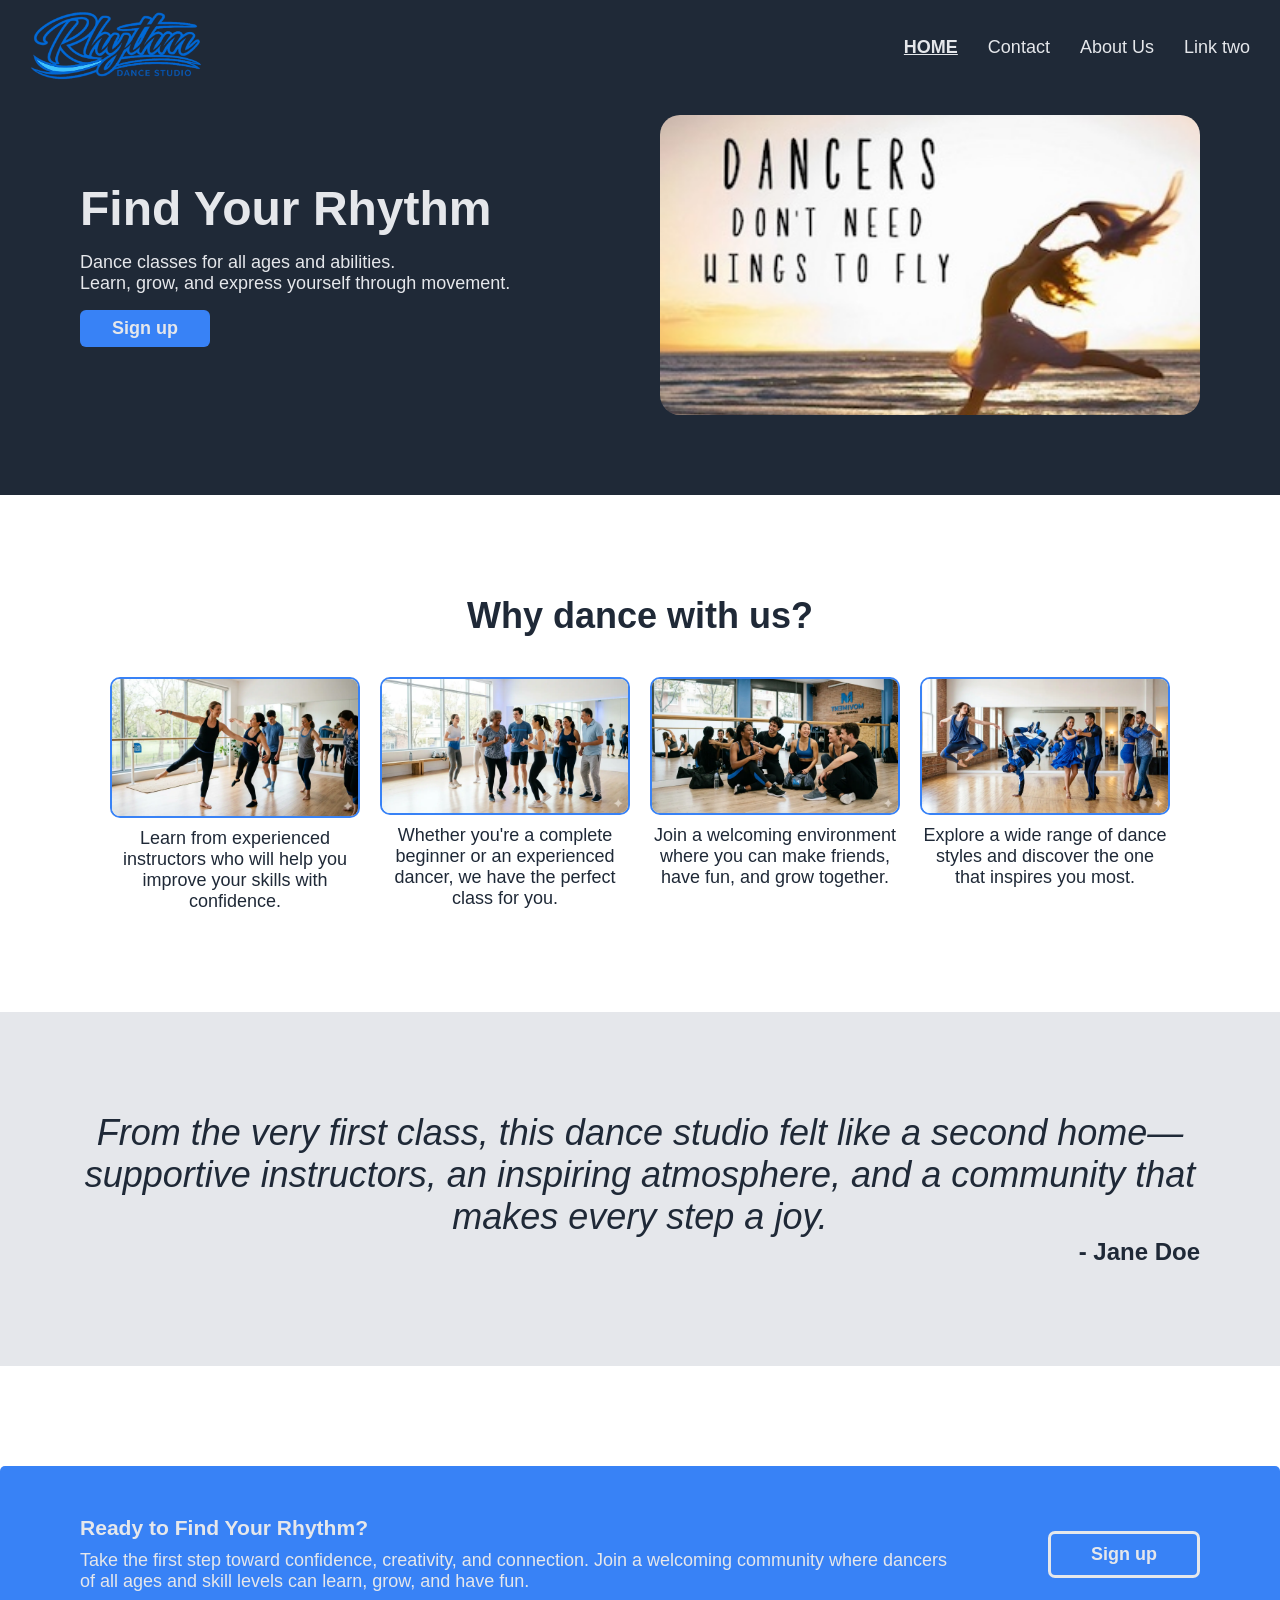
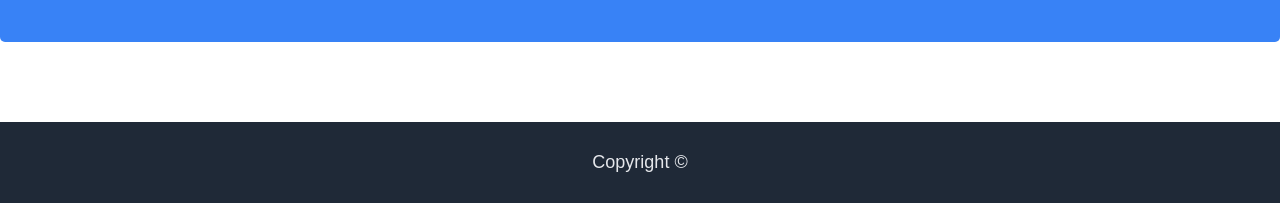
==== commit e85503c7: "Merge branch 'master' into AboutUsPage Added the suggestions Juan made." ====
--- a/index.html
+++ b/index.html
@@ -1,143 +1,130 @@
 <!doctype html>
 <html lang="en">
-  <head>
-    <meta charset="UTF-8" />
-    <meta name="viewport" content="width=device-width, initial-scale=1.0" />
 
-    <link rel="stylesheet" href="css/reset.css" />
-    <link rel="stylesheet" href="css/typography.css" />
-    <link rel="stylesheet" href="css/style.css" />
-    <link rel="stylesheet" href="css/layout.css" />
+<head>
+  <meta charset="UTF-8" />
+  <meta name="viewport" content="width=device-width, initial-scale=1.0" />
 
-    <title>Rhythm Dance Studio</title>
-  </head>
+  <link rel="stylesheet" href="css/reset.css" />
+  <link rel="stylesheet" href="css/typography.css" />
+  <link rel="stylesheet" href="css/style.css" />
+  <link rel="stylesheet" href="css/layout.css" />
 
-  <body class="content-width">
-    <header>
-      <nav class="header-navigation">
-        <a href="./index.html">
-          <img src="./images/logo.png" alt="Rhythm Dance Studio" class="logo" />
-        </a>
+  <title>Rhythm Dance Studio</title>
+</head>
 
-        <ul class="header-links">
-          <li><a href="./index.html" class="active">HOME</a></li>
-          <li><a href="./pages/contact.html">Contact</a></li>
-          <li><a href="#">Link two</a></li>
-        </ul>
-      </nav>
-    </header>
+<body class="content-width">
+  <header>
+    <nav class="header-navigation">
+      <a href="./index.html">
+        <img src="./images/logo.png" alt="Rhythm Dance Studio" class="logo" />
+      </a>
 
-    <main class="vertical-column sections-padding">
-      <section class="hero-body">
-        <div class="hero-body-content">
-          <h1 class="hero-body-title">Find Your Rhythm</h1>
+      <ul class="header-links">
+        <li><a href="./index.html" class="active">HOME</a></li>
+        <li><a href="./pages/contact.html">Contact</a></li>
+        <li><a href="./pages/aboutus.html">About Us</a></li>
+        <li><a href="#">Link two</a></li>
+      </ul>
+    </nav>
+  </header>
 
-          <p class="hero-body-subtext">
-            Dance classes for all ages and abilities.
-            <br />
-            Learn, grow, and express yourself through movement.
-          </p>
-          <a href="#" class="btn-primary">Sign up</a>
-        </div>
+  <main class="vertical-column sections-padding">
+    <section class="hero-body">
+      <div class="hero-body-content">
+        <h1 class="hero-body-title">Find Your Rhythm</h1>
 
-        <picture class="hero-body-image">
-          <img
-            src="./images/dancer.jpeg"
-            alt="Dancers do not need wings to fly"
-          />
-        </picture>
-      </section>
+        <p class="hero-body-subtext">
+          Dance classes for all ages and abilities.
+          <br />
+          Learn, grow, and express yourself through movement.
+        </p>
+        <a href="#" class="btn-primary">Sign up</a>
+      </div>
 
-      <section>
-        <h2 class="section-title">Why dance with us?</h2>
+      <picture class="hero-body-image">
+        <img src="./images/dancer.jpeg" alt="Dancers do not need wings to fly" />
+      </picture>
+    </section>
 
-        <ul class="feature-list">
-          <li>
-            <figure class="feature">
-              <img
-                src="./images/features/1.webp"
-                alt="A teacher guiding students during a dance class."
-              />
+    <section>
+      <h2 class="section-title">Why dance with us?</h2>
 
-              <figcaption>
-                Learn from experienced instructors who will help you improve
-                your skills with confidence.
-              </figcaption>
-            </figure>
-          </li>
+      <ul class="feature-list">
+        <li>
+          <figure class="feature">
+            <img src="./images/features/1.webp" alt="A teacher guiding students during a dance class." />
 
-          <li>
-            <figure class="feature">
-              <img
-                src="./images/features/2.webp"
-                alt="Students of different ages and abilities dancing together."
-              />
+            <figcaption>
+              Learn from experienced instructors who will help you improve
+              your skills with confidence.
+            </figcaption>
+          </figure>
+        </li>
 
-              <figcaption>
-                Whether you're a complete beginner or an experienced dancer, we
-                have the perfect class for you.
-              </figcaption>
-            </figure>
-          </li>
+        <li>
+          <figure class="feature">
+            <img src="./images/features/2.webp" alt="Students of different ages and abilities dancing together." />
 
-          <li>
-            <figure class="feature">
-              <img
-                src="./images/features/3.webp"
-                alt="Students laughing and interacting before or after class."
-              />
+            <figcaption>
+              Whether you're a complete beginner or an experienced dancer, we
+              have the perfect class for you.
+            </figcaption>
+          </figure>
+        </li>
 
-              <figcaption>
-                Join a welcoming environment where you can make friends, have
-                fun, and grow together.
-              </figcaption>
-            </figure>
-          </li>
+        <li>
+          <figure class="feature">
+            <img src="./images/features/3.webp" alt="Students laughing and interacting before or after class." />
 
-          <li>
-            <figure class="feature">
-              <img
-                src="./images/features/4.webp"
-                alt="A showcase of different styles such as Salsa, Bachata, Hip-Hop, and Contemporary."
-              />
+            <figcaption>
+              Join a welcoming environment where you can make friends, have
+              fun, and grow together.
+            </figcaption>
+          </figure>
+        </li>
 
-              <figcaption>
-                Explore a wide range of dance styles and discover the one that
-                inspires you most.
-              </figcaption>
-            </figure>
-          </li>
-        </ul>
-      </section>
+        <li>
+          <figure class="feature">
+            <img src="./images/features/4.webp"
+              alt="A showcase of different styles such as Salsa, Bachata, Hip-Hop, and Contemporary." />
 
-      <section class="quote-section">
-        <p class="text">
-          <em
-            >From the very first class, this dance studio felt like a second
-            home—supportive instructors, an inspiring atmosphere, and a
-            community that makes every step a joy.</em
-          >
+            <figcaption>
+              Explore a wide range of dance styles and discover the one that
+              inspires you most.
+            </figcaption>
+          </figure>
+        </li>
+      </ul>
+    </section>
+
+    <section class="quote-section">
+      <p class="text">
+        <em>From the very first class, this dance studio felt like a second
+          home—supportive instructors, an inspiring atmosphere, and a
+          community that makes every step a joy.</em>
+      </p>
+      <p class="author"><strong>- Jane Doe</strong></p>
+    </section>
+
+    <section class="cta">
+      <div class="cta__content">
+        <h3 class="cta__title">Ready to Find Your Rhythm?</h3>
+
+        <p class="cta__description">
+          Take the first step toward confidence, creativity, and connection.
+          Join a welcoming community where dancers of all ages and skill
+          levels can learn, grow, and have fun.
         </p>
-        <p class="author"><strong>- Jane Doe</strong></p>
-      </section>
+      </div>
 
-      <section class="cta">
-        <div class="cta__content">
-          <h3 class="cta__title">Ready to Find Your Rhythm?</h3>
+      <button class="cta__button">Sign up</button>
+    </section>
+  </main>
 
-          <p class="cta__description">
-            Take the first step toward confidence, creativity, and connection.
-            Join a welcoming community where dancers of all ages and skill
-            levels can learn, grow, and have fun.
-          </p>
-        </div>
+  <footer class="footer">
+    <span class="footer__copyright">Copyright ©</span>
+  </footer>
+</body>
 
-        <button class="cta__button">Sign up</button>
-      </section>
-    </main>
-
-    <footer class="footer">
-      <span class="footer__copyright">Copyright ©</span>
-    </footer>
-  </body>
-</html>
+</html>
--- a/css/style.css
+++ b/css/style.css
@@ -1,4 +1,4 @@
-.quote-section{
+.quote-section {
     background-color: var(--color-text-light);
     justify-content:center;
     padding: 10rem;
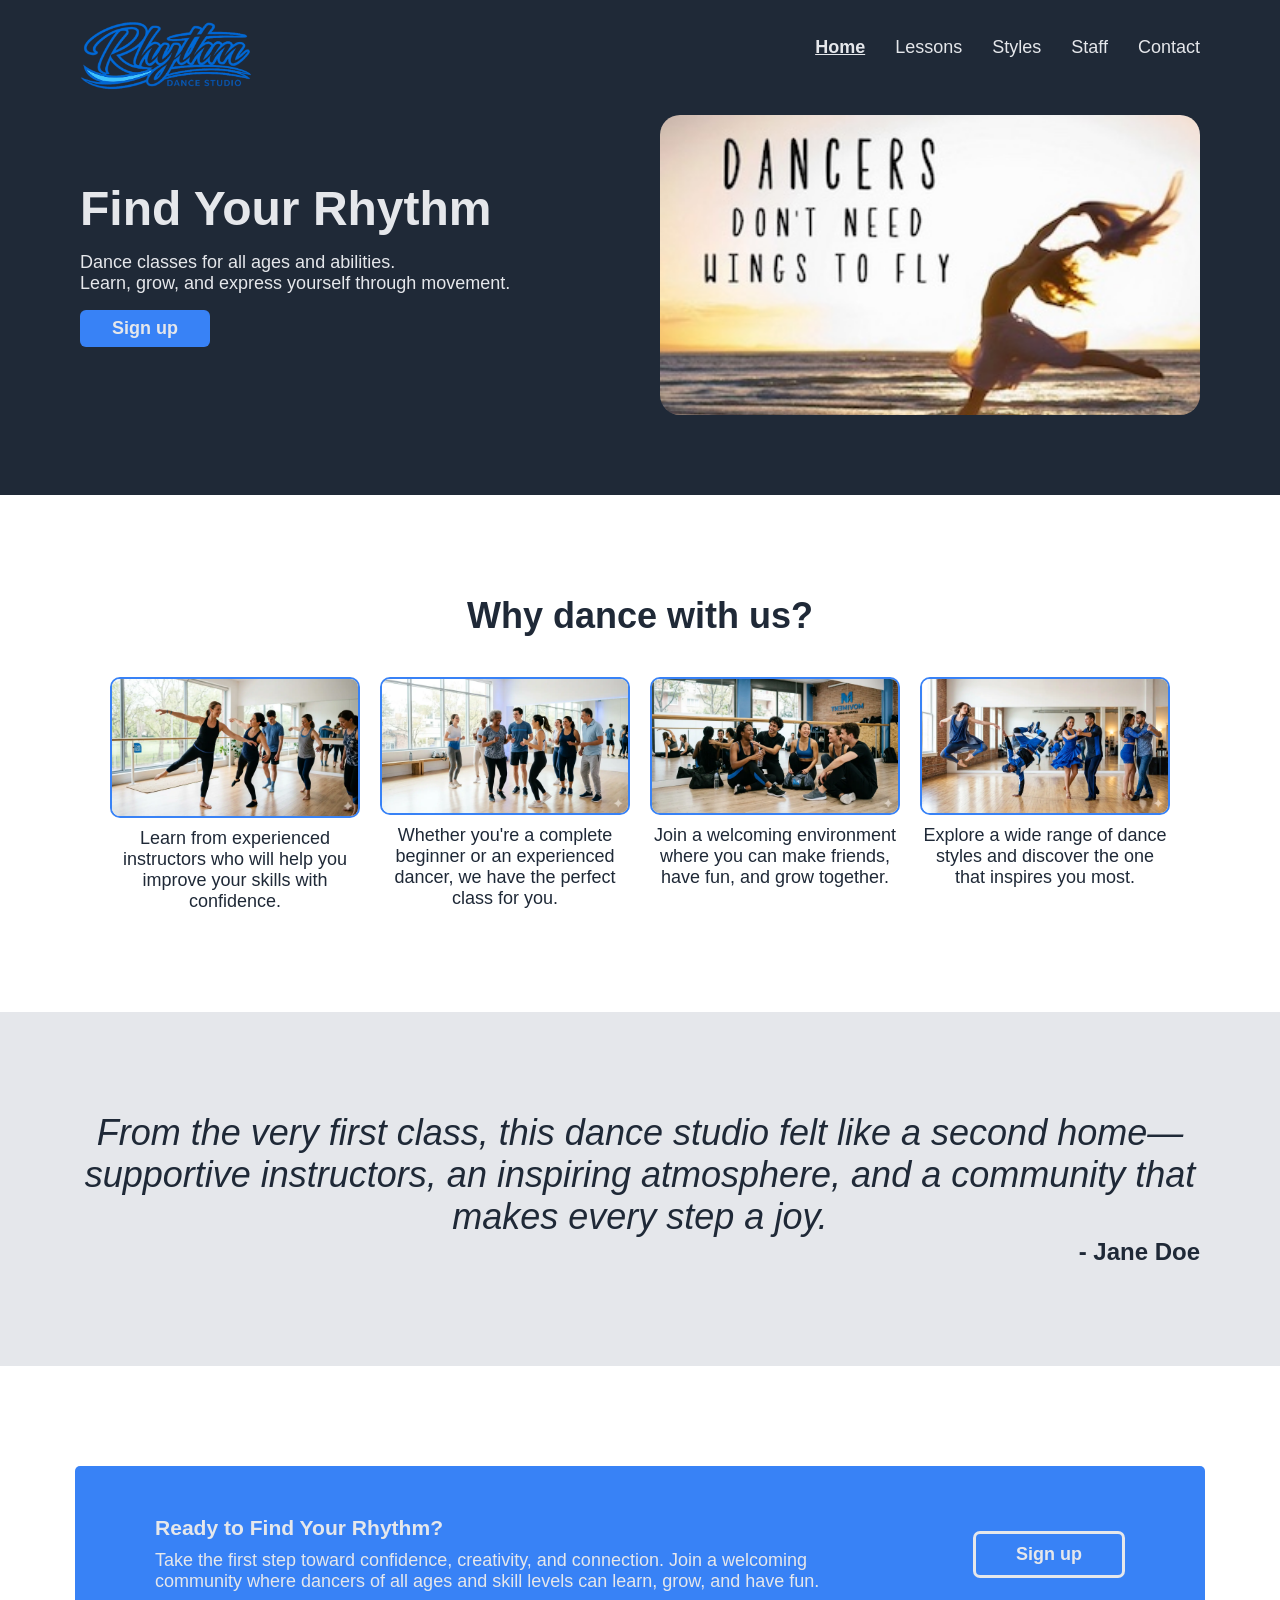
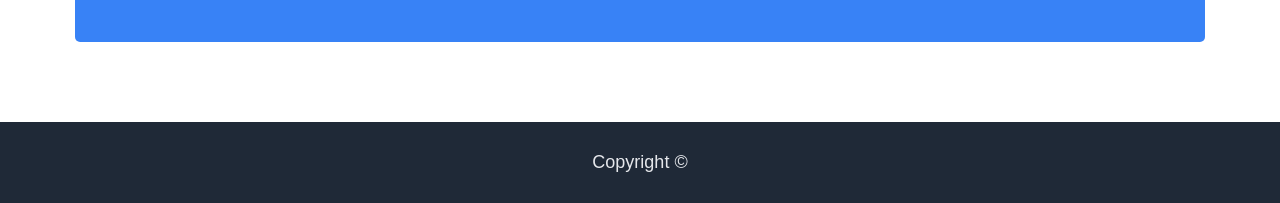
==== commit 7aff37c0: "Merge pull request #9 from Catalina-Goncalves/master Mainly Header and Menu Updated" ====
--- a/index.html
+++ b/index.html
@@ -1,130 +1,155 @@
 <!doctype html>
 <html lang="en">
+  <head>
+    <meta charset="UTF-8" />
+    <meta name="viewport" content="width=device-width, initial-scale=1.0" />
 
-<head>
-  <meta charset="UTF-8" />
-  <meta name="viewport" content="width=device-width, initial-scale=1.0" />
+    <link rel="stylesheet" href="css/reset.css" />
+    <link rel="stylesheet" href="css/typography.css" />
+    <link rel="stylesheet" href="css/style.css" />
+    <link rel="stylesheet" href="css/layout.css" />
 
-  <link rel="stylesheet" href="css/reset.css" />
-  <link rel="stylesheet" href="css/typography.css" />
-  <link rel="stylesheet" href="css/style.css" />
-  <link rel="stylesheet" href="css/layout.css" />
+    <title>Rhythm Dance Studio</title>
+  </head>
 
-  <title>Rhythm Dance Studio</title>
-</head>
+  <body class="content-width">
+    <header>
+      <nav class="header-navigation">
+        <a href="./index.html">
+          <img src="./images/logo.png" alt="Rhythm Dance Studio" class="logo" />
+        </a>
 
-<body class="content-width">
-  <header>
-    <nav class="header-navigation">
-      <a href="./index.html">
-        <img src="./images/logo.png" alt="Rhythm Dance Studio" class="logo" />
-      </a>
+        <div class="mobile-menu">
+          <input type="checkbox" id="nav-toggle" class="nav-toggle" />
 
-      <ul class="header-links">
-        <li><a href="./index.html" class="active">HOME</a></li>
-        <li><a href="./pages/contact.html">Contact</a></li>
-        <li><a href="./pages/aboutus.html">About Us</a></li>
-        <li><a href="#">Link two</a></li>
-      </ul>
-    </nav>
-  </header>
+          <label for="nav-toggle" class="nav-toggle-label">
+            <span></span>
+            <span></span>
+            <span></span>
+          </label>
 
-  <main class="vertical-column sections-padding">
-    <section class="hero-body">
-      <div class="hero-body-content">
-        <h1 class="hero-body-title">Find Your Rhythm</h1>
+          <ul class="header-links">
+            <li><a href="./index.html" class="active">Home</a></li>
+            <li><a href="./pages/lessons.html">Lessons</a></li>
+            <li><a href="./pages/styles.html">Styles</a></li>
+            <li><a href="./pages/staff.html">Staff</a></li>
+            <li><a href="./pages/contact.html">Contact</a></li>
+          </ul>
+        </div>
+      </nav>
+    </header>
 
-        <p class="hero-body-subtext">
-          Dance classes for all ages and abilities.
-          <br />
-          Learn, grow, and express yourself through movement.
+    <main class="vertical-column sections-padding">
+      <section class="hero-body">
+        <div class="hero-body-content">
+          <h1 class="hero-body-title">Find Your Rhythm</h1>
+
+          <p class="hero-body-subtext">
+            Dance classes for all ages and abilities.
+            <br />
+            Learn, grow, and express yourself through movement.
+          </p>
+          <a href="#" class="btn-primary">Sign up</a>
+        </div>
+
+        <picture class="hero-body-image">
+          <img
+            src="./images/dancer.jpeg"
+            alt="Dancers do not need wings to fly"
+          />
+        </picture>
+      </section>
+
+      <section>
+        <h2 class="section-title">Why dance with us?</h2>
+
+        <ul class="feature-list">
+          <li>
+            <figure class="feature">
+              <img
+                src="./images/features/1.webp"
+                alt="A teacher guiding students during a dance class."
+              />
+
+              <figcaption>
+                Learn from experienced instructors who will help you improve
+                your skills with confidence.
+              </figcaption>
+            </figure>
+          </li>
+
+          <li>
+            <figure class="feature">
+              <img
+                src="./images/features/2.webp"
+                alt="Students of different ages and abilities dancing together."
+              />
+
+              <figcaption>
+                Whether you're a complete beginner or an experienced dancer, we
+                have the perfect class for you.
+              </figcaption>
+            </figure>
+          </li>
+
+          <li>
+            <figure class="feature">
+              <img
+                src="./images/features/3.webp"
+                alt="Students laughing and interacting before or after class."
+              />
+
+              <figcaption>
+                Join a welcoming environment where you can make friends, have
+                fun, and grow together.
+              </figcaption>
+            </figure>
+          </li>
+
+          <li>
+            <figure class="feature">
+              <img
+                src="./images/features/4.webp"
+                alt="A showcase of different styles such as Salsa, Bachata, Hip-Hop, and Contemporary."
+              />
+
+              <figcaption>
+                Explore a wide range of dance styles and discover the one that
+                inspires you most.
+              </figcaption>
+            </figure>
+          </li>
+        </ul>
+      </section>
+
+      <section class="quote-section">
+        <p class="text">
+          <em
+            >From the very first class, this dance studio felt like a second
+            home—supportive instructors, an inspiring atmosphere, and a
+            community that makes every step a joy.</em
+          >
         </p>
-        <a href="#" class="btn-primary">Sign up</a>
-      </div>
+        <p class="author"><strong>- Jane Doe</strong></p>
+      </section>
 
-      <picture class="hero-body-image">
-        <img src="./images/dancer.jpeg" alt="Dancers do not need wings to fly" />
-      </picture>
-    </section>
+      <section class="cta">
+        <div class="cta__content">
+          <h3 class="cta__title">Ready to Find Your Rhythm?</h3>
 
-    <section>
-      <h2 class="section-title">Why dance with us?</h2>
+          <p class="cta__description">
+            Take the first step toward confidence, creativity, and connection.
+            Join a welcoming community where dancers of all ages and skill
+            levels can learn, grow, and have fun.
+          </p>
+        </div>
 
-      <ul class="feature-list">
-        <li>
-          <figure class="feature">
-            <img src="./images/features/1.webp" alt="A teacher guiding students during a dance class." />
+        <button class="cta__button btn-primary">Sign up</button>
+      </section>
+    </main>
 
-            <figcaption>
-              Learn from experienced instructors who will help you improve
-              your skills with confidence.
-            </figcaption>
-          </figure>
-        </li>
-
-        <li>
-          <figure class="feature">
-            <img src="./images/features/2.webp" alt="Students of different ages and abilities dancing together." />
-
-            <figcaption>
-              Whether you're a complete beginner or an experienced dancer, we
-              have the perfect class for you.
-            </figcaption>
-          </figure>
-        </li>
-
-        <li>
-          <figure class="feature">
-            <img src="./images/features/3.webp" alt="Students laughing and interacting before or after class." />
-
-            <figcaption>
-              Join a welcoming environment where you can make friends, have
-              fun, and grow together.
-            </figcaption>
-          </figure>
-        </li>
-
-        <li>
-          <figure class="feature">
-            <img src="./images/features/4.webp"
-              alt="A showcase of different styles such as Salsa, Bachata, Hip-Hop, and Contemporary." />
-
-            <figcaption>
-              Explore a wide range of dance styles and discover the one that
-              inspires you most.
-            </figcaption>
-          </figure>
-        </li>
-      </ul>
-    </section>
-
-    <section class="quote-section">
-      <p class="text">
-        <em>From the very first class, this dance studio felt like a second
-          home—supportive instructors, an inspiring atmosphere, and a
-          community that makes every step a joy.</em>
-      </p>
-      <p class="author"><strong>- Jane Doe</strong></p>
-    </section>
-
-    <section class="cta">
-      <div class="cta__content">
-        <h3 class="cta__title">Ready to Find Your Rhythm?</h3>
-
-        <p class="cta__description">
-          Take the first step toward confidence, creativity, and connection.
-          Join a welcoming community where dancers of all ages and skill
-          levels can learn, grow, and have fun.
-        </p>
-      </div>
-
-      <button class="cta__button">Sign up</button>
-    </section>
-  </main>
-
-  <footer class="footer">
-    <span class="footer__copyright">Copyright ©</span>
-  </footer>
-</body>
-
-</html>+    <footer class="footer">
+      <span class="footer__copyright">Copyright ©</span>
+    </footer>
+  </body>
+</html>
--- a/css/style.css
+++ b/css/style.css
@@ -1,7 +1,7 @@
 .quote-section {
-    background-color: var(--color-text-light);
-    justify-content:center;
-    padding: 10rem;
+  background-color: var(--color-text-light);
+  justify-content: center;
+  padding: 100px;
 }
 
 .quote-section .text {
@@ -41,23 +41,88 @@
   align-items: center;
 
   background-color: var(--color-text);
-
-  padding: 1rem 3rem;
-
-  @media (max-width: 680px) {
-    flex-direction: column;
-    gap: 2rem;
-  }
+  padding-left: 8rem;
+  padding-right: 8rem;
+  position: relative;
+}
+
+.mobile-menu {
+  position: relative;
 }
 
 .logo {
   height: 7rem;
+  margin-top: 2rem;
+}
+
+.nav-toggle {
+  display: none;
+}
+
+.nav-toggle-label {
+  display: none;
+  flex-direction: column;
+  justify-content: center;
+  gap: 0.4rem;
+
+  cursor: pointer;
+
+  @media (max-width: 680px) {
+    display: flex;
+  }
+}
+
+.nav-toggle-label span {
+  display: block;
+  width: 2.5rem;
+  height: 0.3rem;
+
+  background-color: var(--color-text-light);
+  border-radius: 2px;
 }
 
 .header-links {
   display: flex;
   list-style: none;
   gap: 3rem;
+
+  @media (max-width: 680px) {
+    display: none;
+    flex-direction: column;
+    align-items: flex-end;
+
+    position: absolute;
+    top: calc(100% + 1rem);
+    right: 0;
+
+    background-color: var(--color-text);
+
+    padding: 1.5rem 2rem;
+    border-radius: 0.5rem;
+
+    gap: 1rem;
+
+    z-index: 10;
+
+    .nav-toggle-label {
+      display: flex;
+    }
+  }
+}
+
+.nav-toggle:checked ~ .header-links {
+  display: flex;
+}
+
+@media (max-width: 680px) {
+  .header-navigation {
+    padding-left: 2rem;
+    padding-right: 2rem;
+  }
+
+  .logo {
+    height: 5rem;
+  }
 }
 
 .header-links a {
@@ -176,7 +241,6 @@
   border-radius: 0.5rem;
   color: var(--color-text-light);
 
-  width: fit-content;
   padding: 5rem 10rem;
 
   font-size: var(--size-normal);
@@ -219,55 +283,6 @@
   color: var(--color-text-light);
 }
 
-.bio-list {
-  list-style: none;
-  display: flex;
-  flex-direction: column;
-  gap: 5rem;
-  padding: 2rem;
-}
-
-.bio-item {
-  display: flex;
-  flex-direction: row;
-  align-items: flex-start;
-  gap: 4rem;
-}
-
-.bio{
-  text-align: justify;
-  font-size: var(--size-normal);
-}
-
-.bio-header{
-  display: flex;
-  flex-direction: column;
-  align-items: flex-start;
-}
-
-.bio-text {
-
-  justify-content: center;
-  align-items: center;
-  padding: 2rem;
-}
-
-.name{
-  text-align: center;
-}
-
-.role{
-  text-align: center;
-}
-
-.bio-picture {
-  width: 15rem;
-  height: 17.5rem;
-  border-radius: 2rem;
-  border: 2px solid var(--color-primary);
-}
-
-
 .contact-icon {
   display: inline-block;
   width: 6rem;
--- a/css/layout.css
+++ b/css/layout.css
@@ -1,5 +1,5 @@
 .content-width {
-  max-width: 140rem;
+  /*max-width: 140rem;*/
   margin: 0 auto;
 }
 
@@ -18,6 +18,17 @@
 .sections-padding > section {
   padding-left: 8rem;
   padding-right: 8rem;
+}
+.sections-padding > section:not(.cta) {
+  width: 100%;
+}
+.sections-padding > .cta {
+  width: calc(100% - 15rem);
+}
+@media (max-width: 700px) {
+  .sections-padding > .cta {
+    width: 100%;
+  }
 }
 .sections-padding + footer {
   margin-top: 8rem;
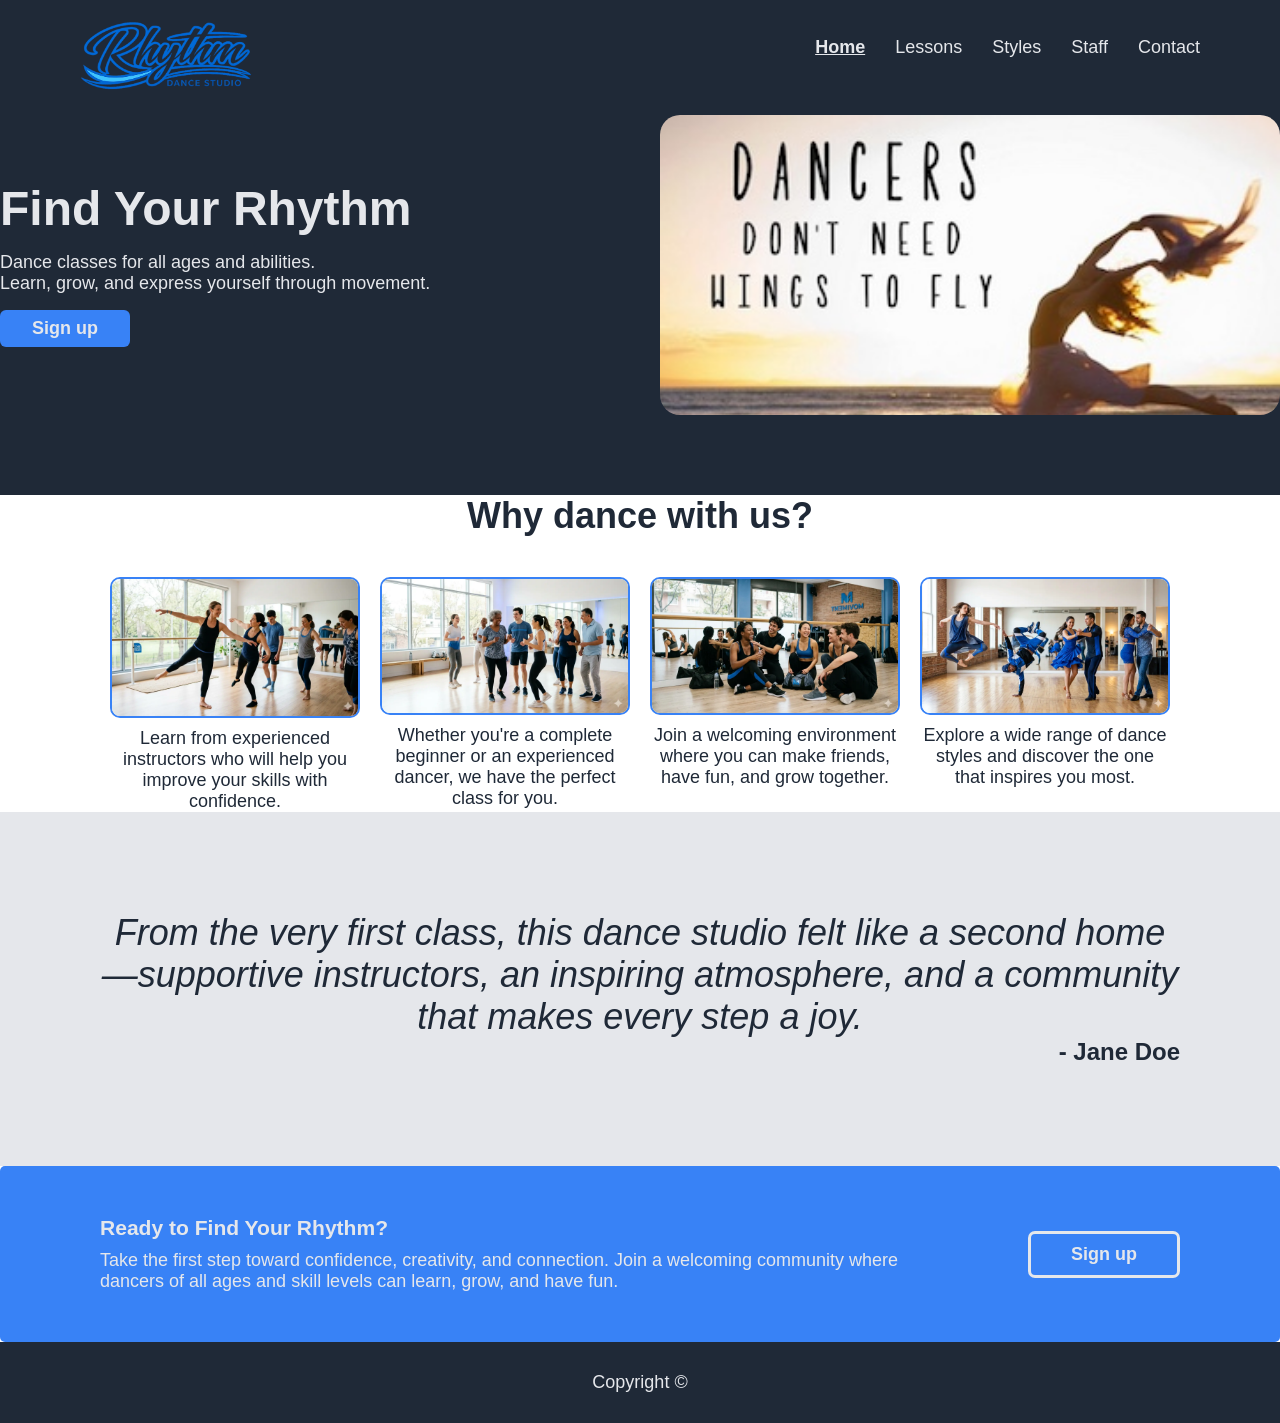
==== commit 461849f2: "fix Header" ====
--- a/index.html
+++ b/index.html
@@ -7,7 +7,7 @@
     <link rel="stylesheet" href="css/reset.css" />
     <link rel="stylesheet" href="css/typography.css" />
     <link rel="stylesheet" href="css/style.css" />
-    <link rel="stylesheet" href="css/layout.css" />
+    <!-- <link rel="stylesheet" href="css/layout.css" /> -->
 
     <title>Rhythm Dance Studio</title>
   </head>
--- a/css/style.css
+++ b/css/style.css
@@ -1,7 +1,7 @@
 .quote-section {
   background-color: var(--color-text-light);
   justify-content: center;
-  padding: 100px;
+  padding: 10rem;
 }
 
 .quote-section .text {
@@ -146,6 +146,15 @@
   display: flex;
   flex-direction: column;
   align-items: flex-start;
+
+  gap: 1.6rem;
+}
+
+.styles-page-content {
+  flex: 1;
+  display: flex;
+  flex-direction: column;
+  align-items: center;
 
   gap: 1.6rem;
 }
@@ -204,6 +213,7 @@
     max-width: 40rem;
   }
 }
+
 .feature img {
   width: 100%;
 
@@ -212,6 +222,7 @@
   border: 2px solid var(--color-primary);
   border-radius: 10px;
 }
+
 .feature figcaption {
   font-size: var(--size-normal);
   text-align: center;
@@ -283,6 +294,53 @@
   color: var(--color-text-light);
 }
 
+.bio-list {
+  list-style: none;
+  display: flex;
+  flex-direction: column;
+  gap: 5rem;
+  padding: 2rem;
+}
+
+.bio-item {
+  display: flex;
+  flex-direction: row;
+  align-items: flex-start;
+  gap: 4rem;
+}
+
+.bio {
+  text-align: justify;
+  font-size: var(--size-normal);
+}
+
+.bio-header {
+  display: flex;
+  flex-direction: column;
+  align-items: flex-start;
+}
+
+.bio-text {
+  justify-content: center;
+  align-items: center;
+  padding: 2rem;
+}
+
+.name {
+  text-align: center;
+}
+
+.role {
+  text-align: center;
+}
+
+.bio-picture {
+  width: 15rem;
+  height: 17.5rem;
+  border-radius: 2rem;
+  border: 2px solid var(--color-primary);
+}
+
 .contact-icon {
   display: inline-block;
   width: 6rem;
@@ -295,14 +353,17 @@
   -webkit-mask-size: contain;
   mask-size: contain;
 }
+
 .contact-icon__location {
   -webkit-mask: url('../images/icons/map-pin.svg') no-repeat center;
   mask: url('../images/icons/map-pin.svg') no-repeat center;
 }
+
 .contact-icon__phone {
   -webkit-mask: url('../images/icons/phone.svg') no-repeat center;
   mask: url('../images/icons/phone.svg') no-repeat center;
 }
+
 .contact-icon__email {
   -webkit-mask: url('../images/icons/mail.svg') no-repeat center;
   mask: url('../images/icons/mail.svg') no-repeat center;
@@ -326,10 +387,12 @@
 
   text-align: center;
 }
+
 .contact-card__title {
   font-size: var(--size-big);
   font-weight: 700;
 }
+
 .contact-card__text {
   font-size: var(--size-normal);
   font-style: italic;
@@ -346,6 +409,9 @@
 }
 
 .contact-form-section {
+  display: flex;
+  justify-content: center;
+
   gap: 3rem;
 
   background-color: var(--color-text-light);
@@ -353,6 +419,7 @@
   padding-top: 6rem;
   padding-bottom: 6rem;
 }
+
 .contact-form-section picture {
   border: 1px solid var(--color-text);
   border-radius: 10px;
@@ -369,15 +436,26 @@
   border: 1px solid var(--color-primary);
   border-radius: 10px;
 }
+
+.contact-form,
+.name-email-wrapper {
+  @media (max-width: 820px) {
+    width: 100%;
+  }
+}
+
 .contact-form .row-elements-equal-size {
   gap: 1rem;
 }
+
 .contact-form__message-wrapper {
   flex: 1;
 }
+
 .contact-form__message {
   height: 100%;
 }
+
 .contact-form .input-with-label {
   @media (max-width: 820px) {
     flex: 1;
--- a/css/layout.css
+++ b/css/layout.css
@@ -11,6 +11,7 @@
 
   gap: 10rem;
 }
+
 .vertical-column.contact-page {
   gap: 3rem;
 }
@@ -18,42 +19,66 @@
 .sections-padding > section {
   padding-left: 8rem;
   padding-right: 8rem;
+
+  @media (max-width: 700px) {
+    padding-left: 4rem;
+    padding-right: 4rem;
+  }
+
+  @media (max-width: 460px) {
+    padding-left: 2rem;
+    padding-right: 2rem;
+  }
 }
+
 .sections-padding > section:not(.cta) {
   width: 100%;
 }
+
 .sections-padding > .cta {
   width: calc(100% - 15rem);
 }
+
 @media (max-width: 700px) {
   .sections-padding > .cta {
     width: 100%;
   }
 }
+
 .sections-padding + footer {
   margin-top: 8rem;
 }
+
 .sections-padding.contact-page + footer {
   margin-top: 3rem;
+}
+
+.styles-page {
+    padding-top: 5rem;
+    text-align: center;
 }
 
 .row-elements-equal-size {
   display: flex;
 }
+
 .row-elements-equal-size > * {
   max-width: 50%;
 }
+
 .row-elements-equal-size img {
   width: 100%;
   height: 100%;
   object-fit: cover;
 }
+
 .row-elements-equal-size.contact-form-section {
   @media (max-width: 820px) {
     flex-direction: column;
     align-items: center;
   }
 }
+
 .row-elements-equal-size.contact-form-section > * {
   @media (max-width: 820px) {
     flex-direction: column;
@@ -62,3 +87,15 @@
     max-width: 100%;
   }
 }
+
+.row-elements-equal-size.name-email-wrapper {
+  @media (max-width: 820px) {
+    flex-direction: column;
+  }
+}
+
+.row-elements-equal-size.name-email-wrapper > * {
+  @media (max-width: 820px) {
+    max-width: 100%;
+  }
+}
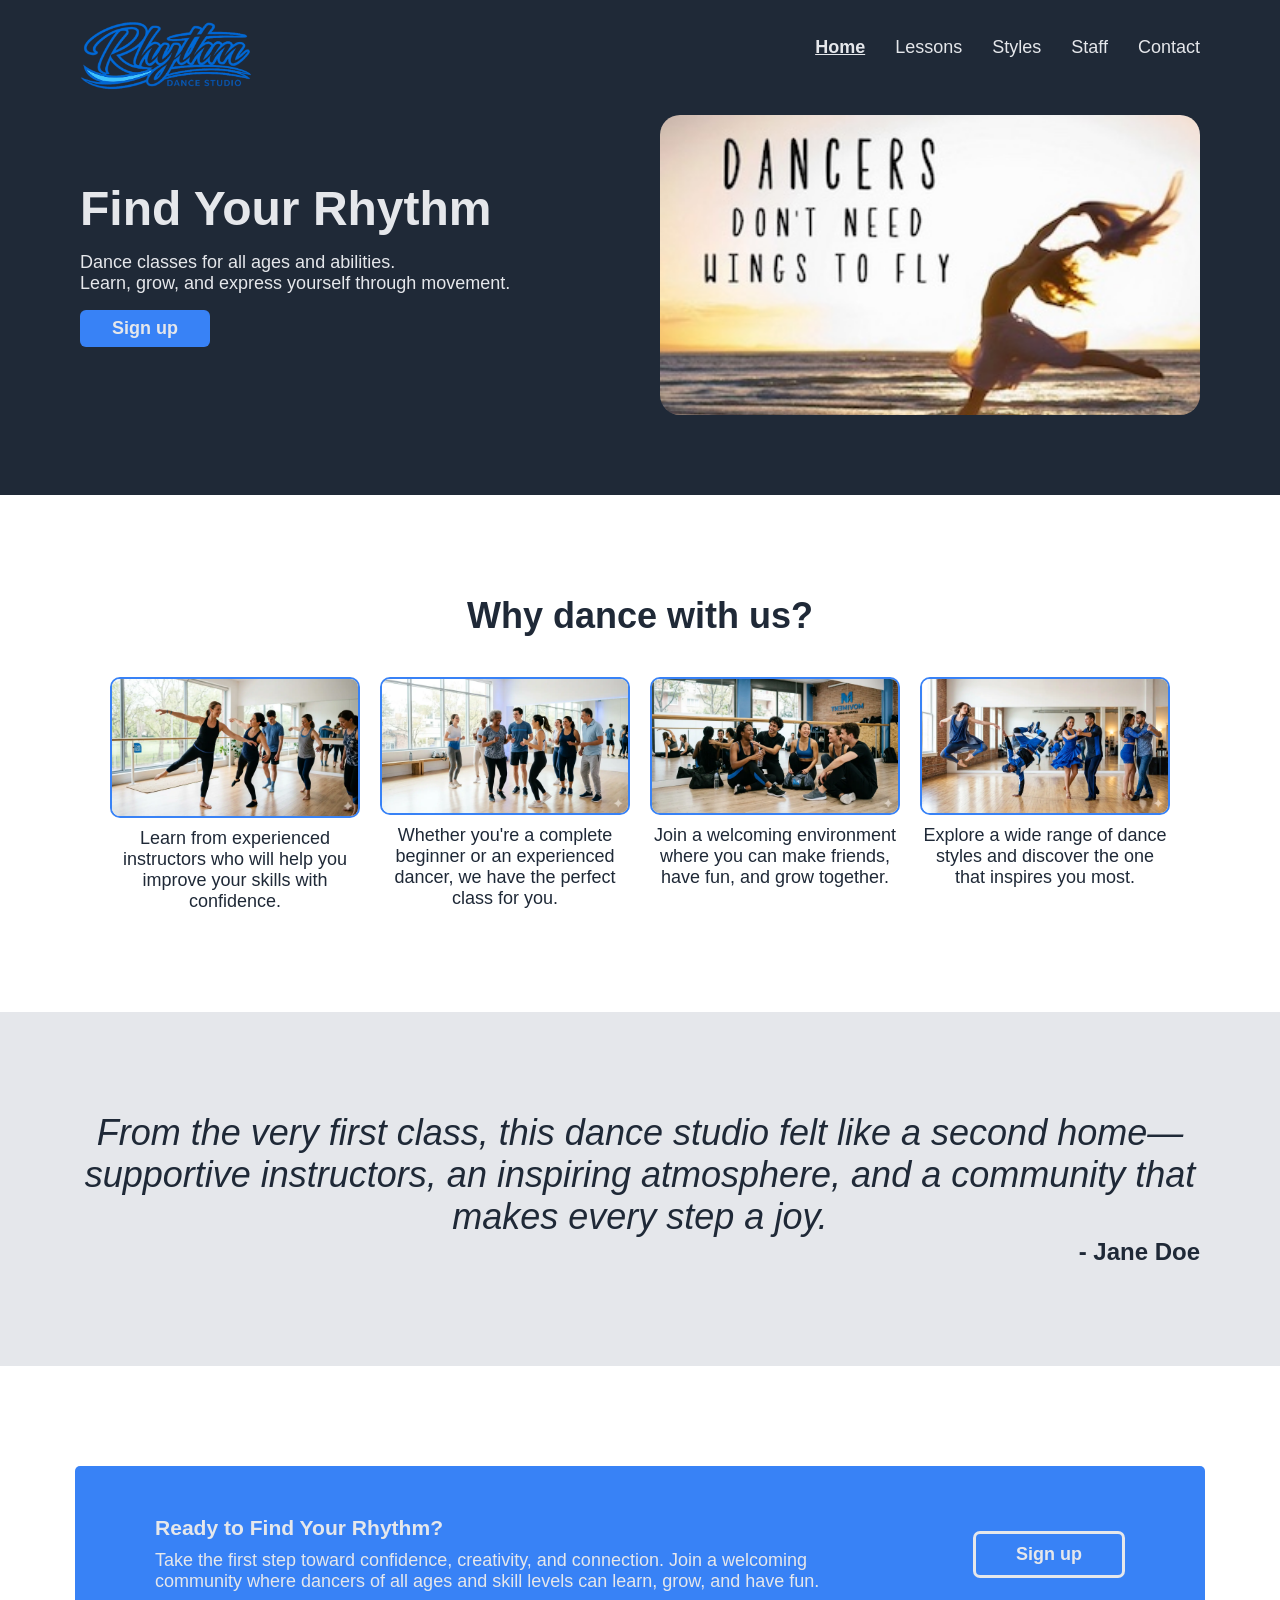
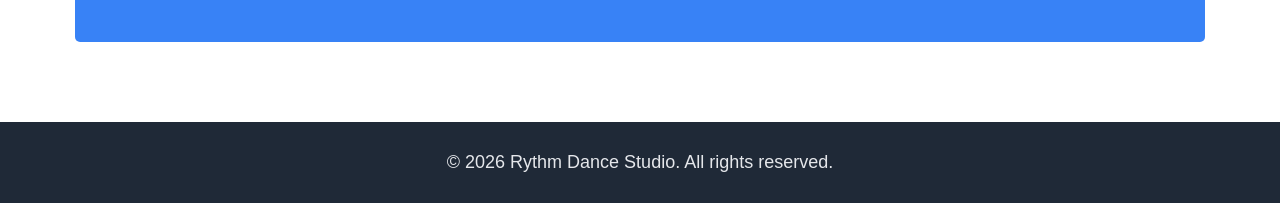
==== commit 0479fd46: "refactor: updated copyright" ====
--- a/index.html
+++ b/index.html
@@ -7,7 +7,7 @@
     <link rel="stylesheet" href="css/reset.css" />
     <link rel="stylesheet" href="css/typography.css" />
     <link rel="stylesheet" href="css/style.css" />
-    <!-- <link rel="stylesheet" href="css/layout.css" /> -->
+    <link rel="stylesheet" href="css/layout.css" />
 
     <title>Rhythm Dance Studio</title>
   </head>
@@ -18,7 +18,6 @@
         <a href="./index.html">
           <img src="./images/logo.png" alt="Rhythm Dance Studio" class="logo" />
         </a>
-
         <div class="mobile-menu">
           <input type="checkbox" id="nav-toggle" class="nav-toggle" />
 
@@ -149,7 +148,9 @@
     </main>
 
     <footer class="footer">
-      <span class="footer__copyright">Copyright ©</span>
+      <span class="footer__copyright"
+        >© 2026 Rythm Dance Studio. All rights reserved.</span
+      >
     </footer>
   </body>
 </html>
--- a/css/style.css
+++ b/css/style.css
@@ -298,15 +298,30 @@
   list-style: none;
   display: flex;
   flex-direction: column;
+
+  align-items: center;
+
   gap: 5rem;
   padding: 2rem;
+
+  @media (max-width: 580px) {
+    gap: 8rem;
+  }
 }
 
 .bio-item {
   display: flex;
   flex-direction: row;
   align-items: flex-start;
+
   gap: 4rem;
+
+  @media (max-width: 580px) {
+    flex-direction: column;
+    align-items: center;
+
+    gap: 1rem;
+  }
 }
 
 .bio {
@@ -317,28 +332,47 @@
 .bio-header {
   display: flex;
   flex-direction: column;
-  align-items: flex-start;
+  align-items: center;
 }
 
 .bio-text {
   justify-content: center;
   align-items: center;
-  padding: 2rem;
-}
-
-.name {
-  text-align: center;
-}
-
-.role {
-  text-align: center;
-}
-
-.bio-picture {
-  width: 15rem;
-  height: 17.5rem;
+  padding-top: 0.5rem;
+
+  max-width: 70ch;
+}
+
+.picture-wrapper {
+  overflow: hidden;
+  width: 18rem;
+  height: 18rem;
   border-radius: 2rem;
   border: 2px solid var(--color-primary);
+}
+.picture-wrapper img {
+  object-fit: cover;
+  object-position: center;
+  width: 100%;
+  height: 100%;
+}
+
+.name {
+  margin-top: 1rem;
+  margin-bottom: 0.5rem;
+}
+
+.role {
+  opacity: 0.7;
+
+  font-size: var(--size-small);
+}
+
+.role,
+.name {
+  max-width: 15ch;
+  text-align: center;
+  hyphens: auto;
 }
 
 .contact-icon {
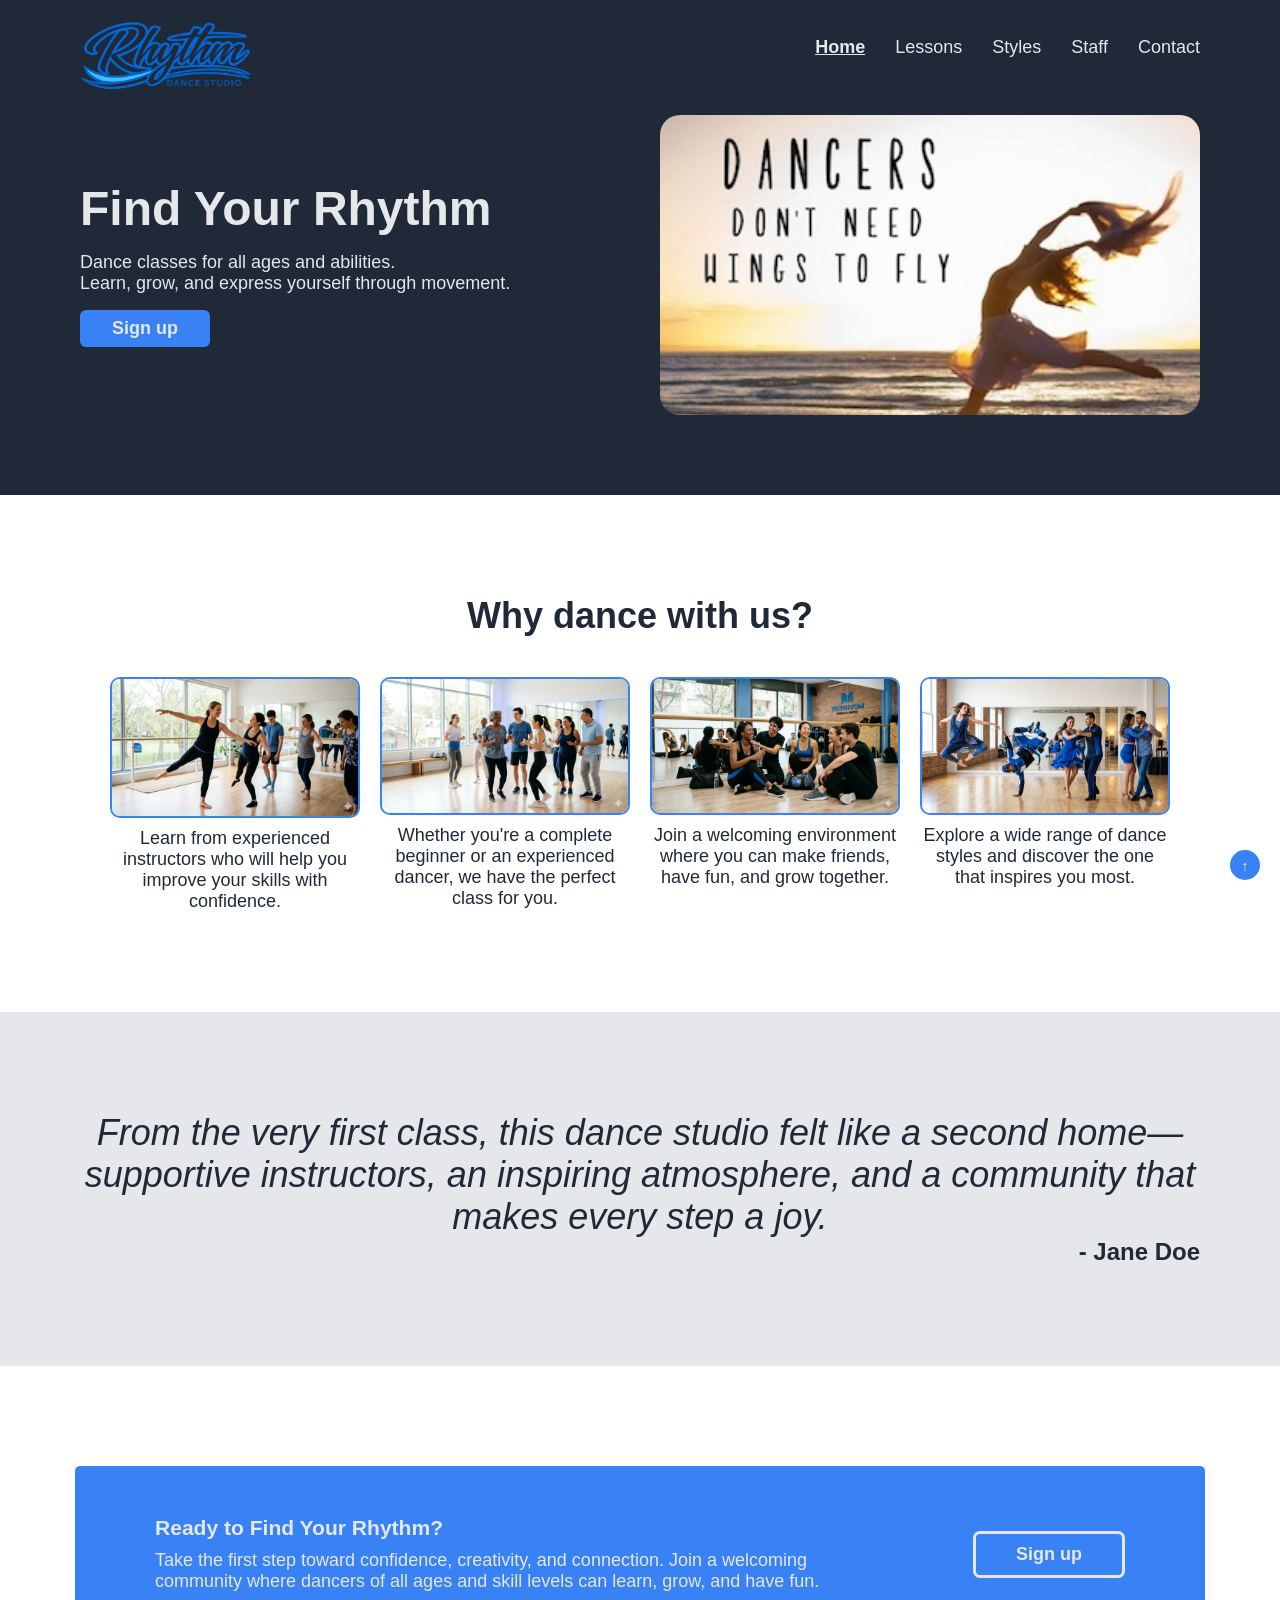
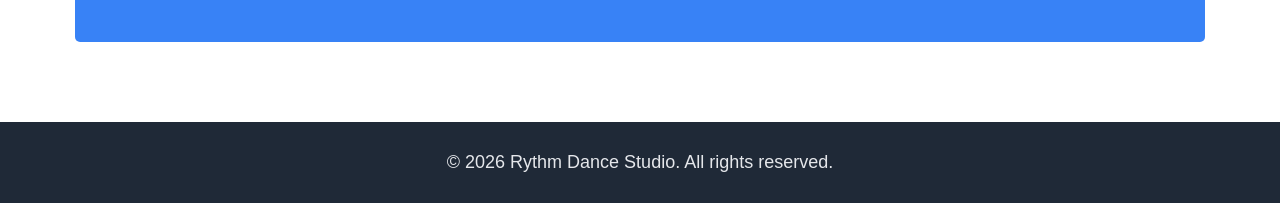
==== commit 1f420093: "Final Final fixes" ====
--- a/index.html
+++ b/index.html
@@ -12,11 +12,15 @@
     <title>Rhythm Dance Studio</title>
   </head>
 
-  <body class="content-width">
+  <body id="top" class="content-width">
     <header>
       <nav class="header-navigation">
         <a href="./index.html">
-          <img src="./images/logo.png" alt="Rhythm Dance Studio" class="logo" />
+          <img
+            src="./images/logo.webp"
+            alt="Rhythm Dance Studio"
+            class="logo"
+          />
         </a>
         <div class="mobile-menu">
           <input type="checkbox" id="nav-toggle" class="nav-toggle" />
@@ -145,6 +149,8 @@
 
         <button class="cta__button btn-primary">Sign up</button>
       </section>
+
+      <a href="#top" class="back-to-top"> ↑ </a>
     </main>
 
     <footer class="footer">
--- a/css/style.css
+++ b/css/style.css
@@ -503,3 +503,25 @@
 
   gap: 0.5rem;
 }
+
+.back-to-top {
+  position: fixed;
+
+  right: 2rem;
+  bottom: 2rem;
+
+  display: flex;
+  justify-content: center;
+  align-items: center;
+
+  width: 3rem;
+  height: 3rem;
+
+  border-radius: 50%;
+
+  background-color: var(--color-primary);
+  color: var(--color-text-light);
+
+  font-size: 1.5rem;
+  text-decoration: none;
+}
